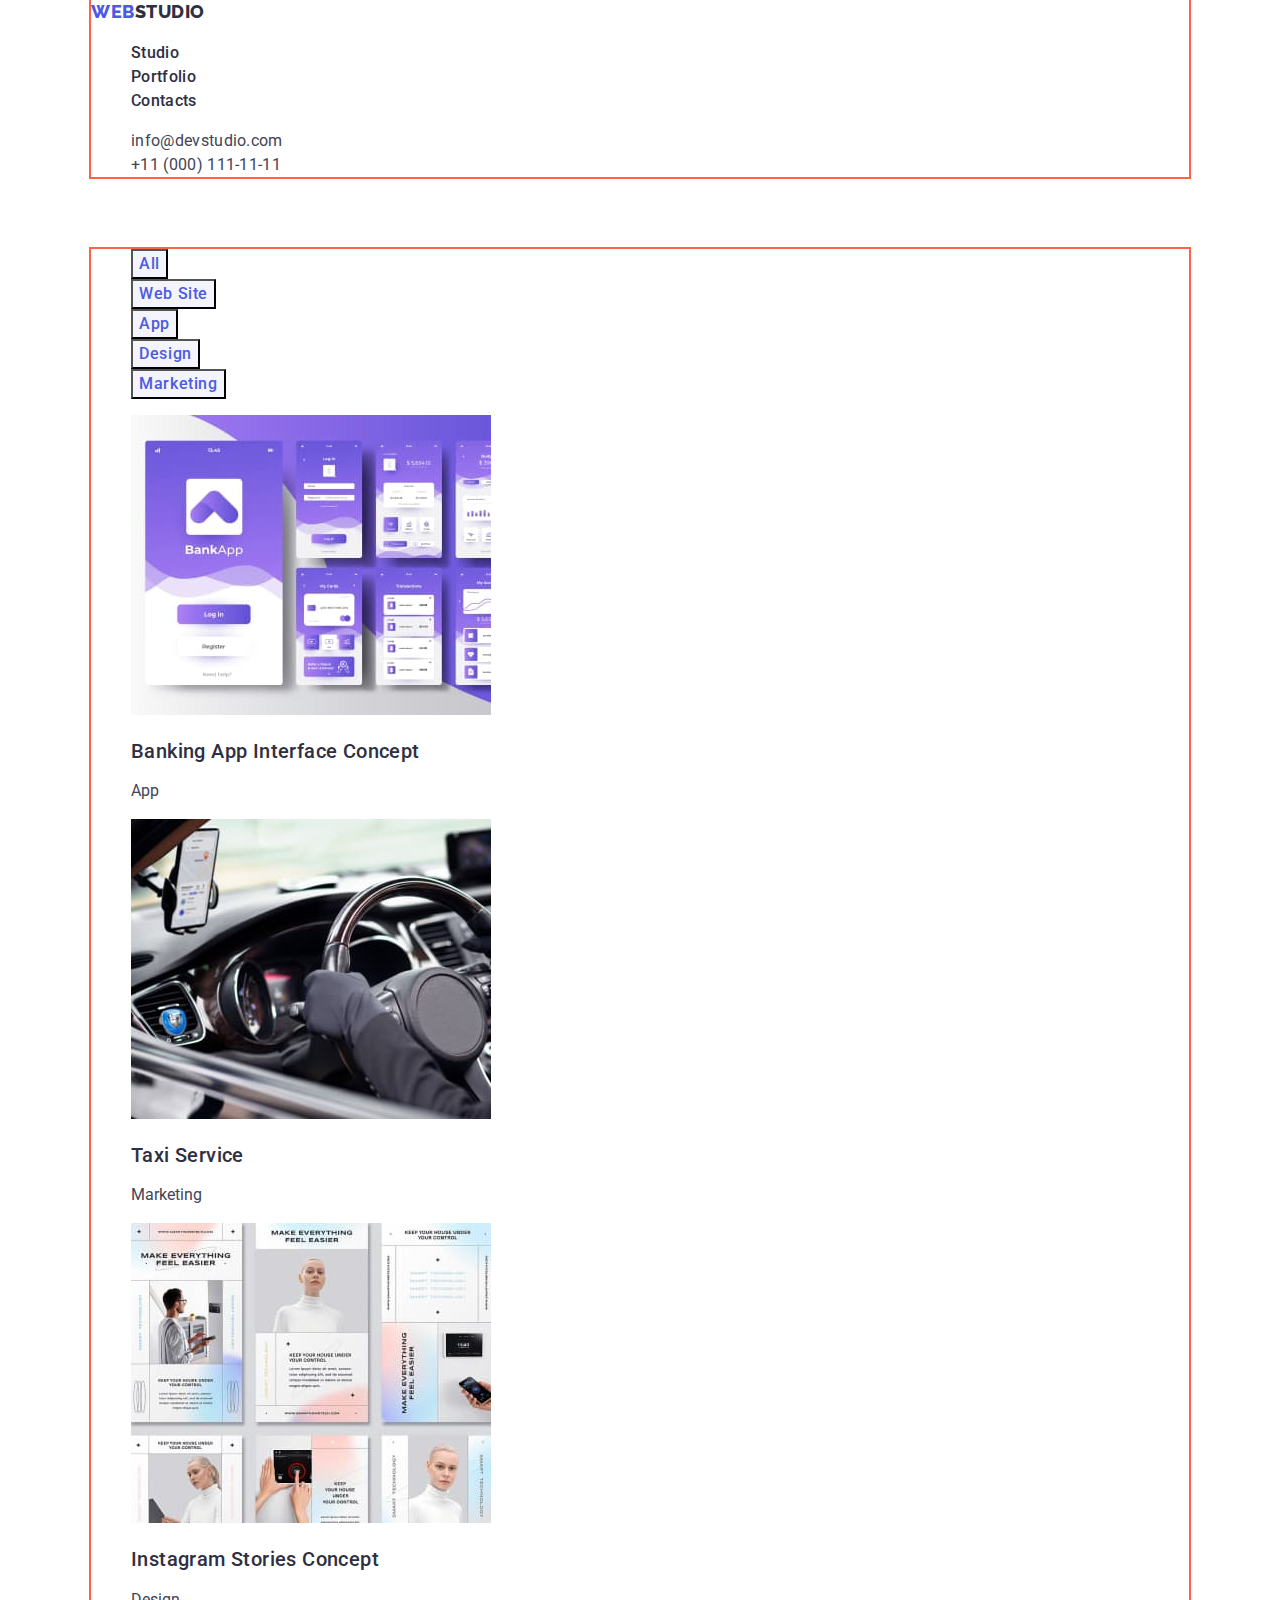
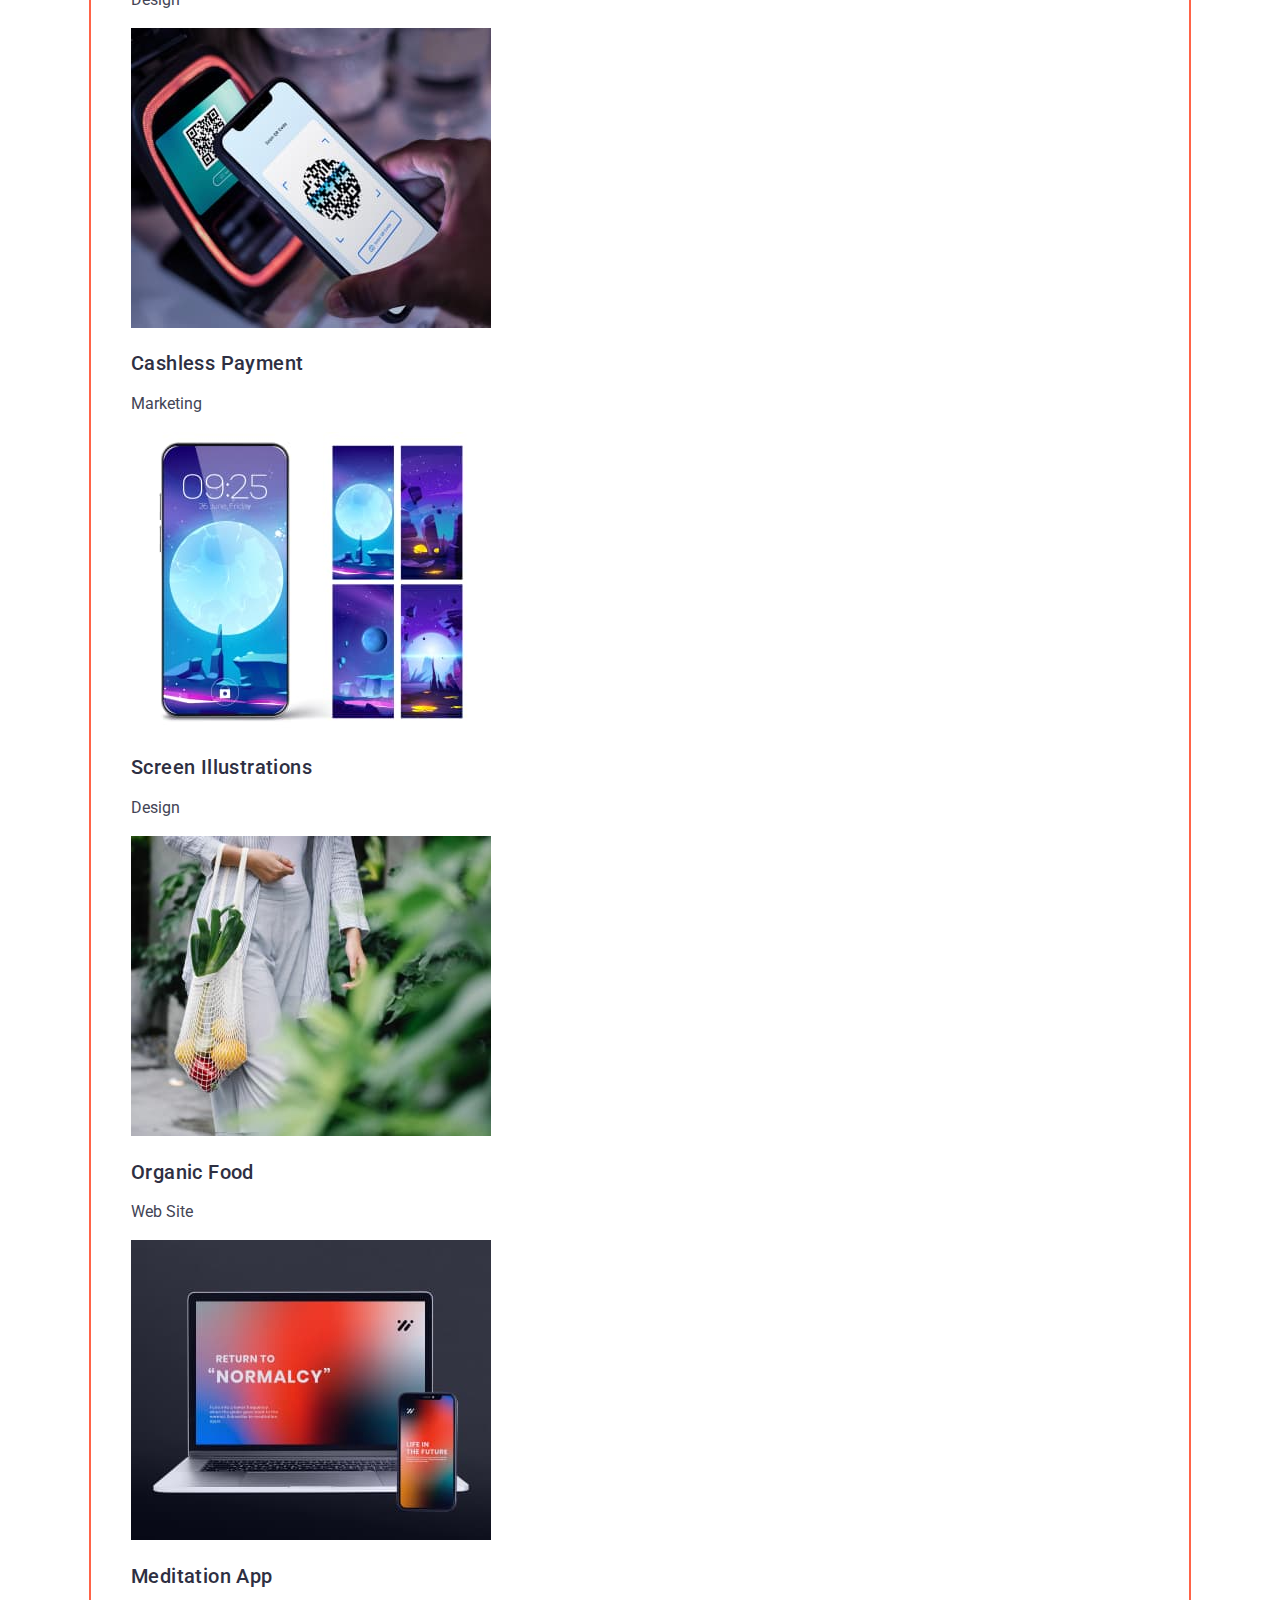
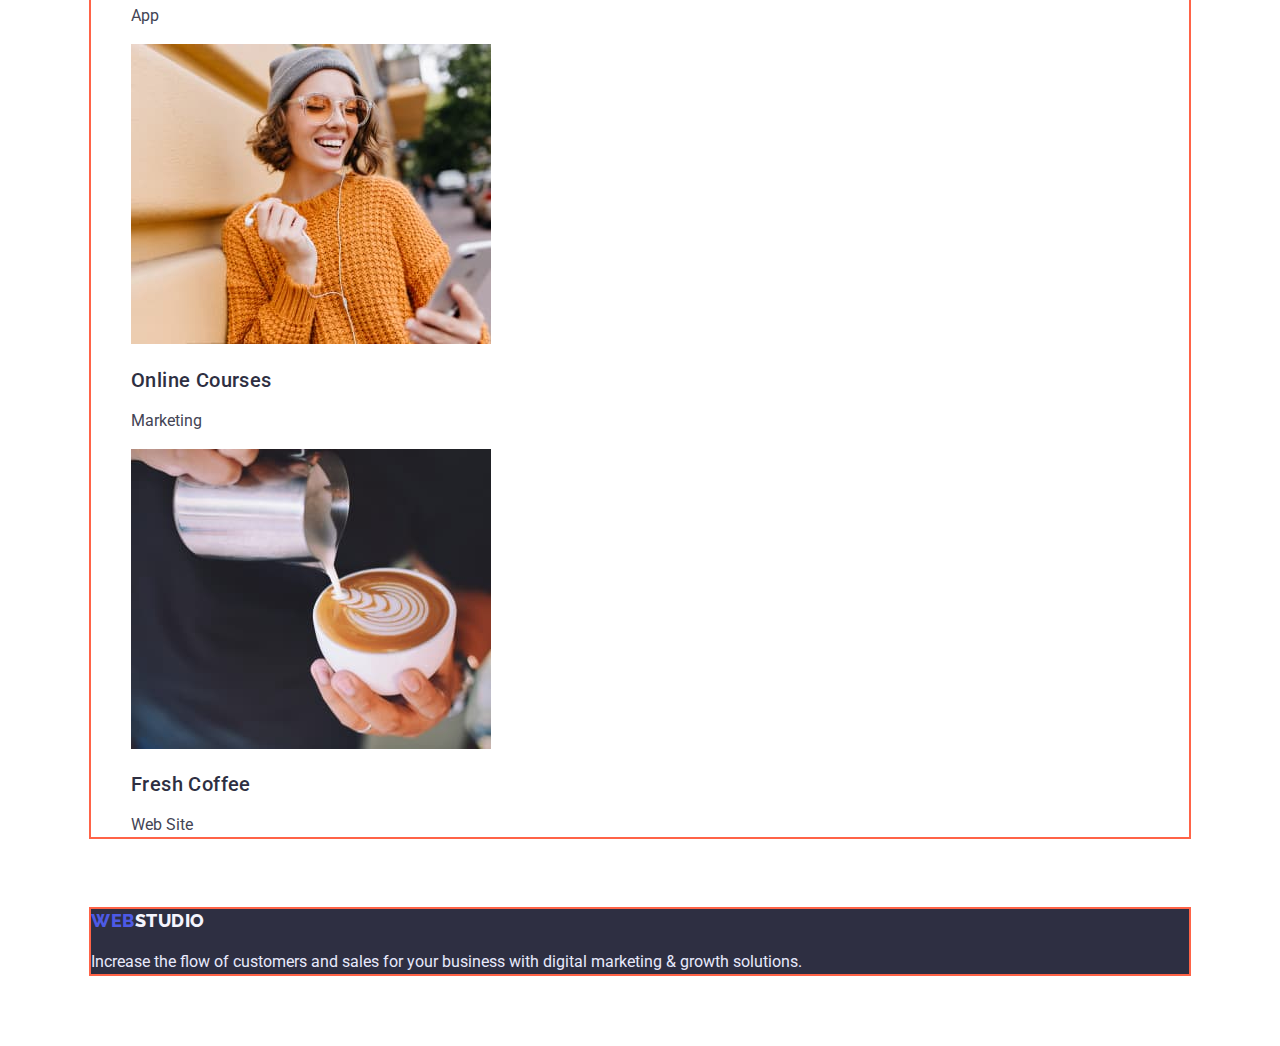
==== portfolio.html @ c8f243a2 "update portfolio.html" ====
<!DOCTYPE html>
<html lang="en">
  <head>
    <meta charset="UTF-8" />
    <meta http-equiv="X-UA-Compatible" content="IE=edge" />
    <meta name="viewport" content="width=device-width, initial-scale=1.0" />
    <title>Webstudio</title>
    <link rel="preconnect" href="https://fonts.googleapis.com" />
    <link rel="preconnect" href="https://fonts.gstatic.com" crossorigin />
    <link
      href="https://fonts.googleapis.com/css2?family=Raleway:wght@800&family=Roboto:wght@400;500;700;900&display=swap"
      rel="stylesheet"
    />
    <link rel="stylesheet" href="https://cdn.jsdelivr.net/npm/modern-normalize@1.1.0/modern-normalize.min.css">
    <link rel="stylesheet" href="./css/styles.css" />
  </head>
  <body>
    <div class="container">
    <header>
      <div class="box">

      <nav>
         <a href="./portfolio.html" class="logo link"
          ><span class="accent">Web</span
          >Studio</a>
        <ul class="site-nav list">
          <li><a href="./index.html" class="nav-link link">Studio</a></li>
          <li><a href="" class="nav-link link">Portfolio</a></li>
          <li><a href="" class="nav-link link">Contacts</a></li>
        </ul>
      </nav>
      <address class="address">
        <ul class="site-auth list">
          <li>
            <a href="mailto:info@devstudio.com" class="letter link"
              >info@devstudio.com</a
            >
          </li>
          <li><a href="tel:+110001111111" class="phone link">+11 (000) 111-11-11</a></li>
        </ul>
      </address>
    </div>
    </header>
    <main>
      <section>
       <div class="box">
        <h1 class="visually-hidden">Portfolio</h1>
        <ul class="list">
          <li><button type="button" class="button">All</button></li>
          <li><button type="button" class="button">Web Site</button></li>
          <li><button type="button" class="button">App</button></li>
          <li><button type="button" class="button">Design</button></li>
          <li><button type="button" class="button">Marketing</button></li>
        </ul>
        <ul class="section-site list">
          <li>
            <a href="./images/card1.jpg" class=" link">
              <img
                src="./images/card1.jpg"
                alt="banking interface"
                width="360"
              />
              <h2 class="components-item">Banking App Interface Concept</h2>
              <p class="component-text">App</p>
            </a>
          </li>
          <li>
            <a href="./images/card2.jpg" class=" link">
              <img src="./images/card2.jpg" alt="phone in hand" width="360" />
              <h2 class="components-item">Taxi Service</h2>
              <p class="component-text">Marketing</p>
            </a>
          </li>
          <li>
            <a href="./images/card3.jpg" class="link">
              <img
                src="./images/card3.jpg"
                alt="notebook and phone"
                width="360"
              />
              <h2 class="components-item">Instagram Stories Concept</h2>
              <p class="component-text">Design</p>
            </a>
          </li>
          <li>
            <a href="./images/card4.jpg" class="link">
              <img
                src="./images/card4.jpg"
                alt="car steering wheel"
                width="360"
              />
              <h2 class="components-item">Cashless Payment</h2>
              <p class="component-text">Marketing</p>
            </a>
          </li>
          <li>
            <a href="./images/card5.jpg" class="link">
              <img src="./images/card5.jpg" alt="phone screen" width="360" />
              <h2 class="components-item">Screen Illustrations</h2>
              <p class="component-text">Design</p>
            </a>
          </li>
          <li>
            <a href="./images/card6.jpg" class=" link">
              <img src="./images/card6.jpg" alt="the girl smiles" width="360" />
              <h2 class="components-item">Organic Food</h2>
              <p class="component-text">Web Site</p>
            </a>
          </li>
          <li>
            <a href="./images/card7.jpg" class="link">
              <img
                src="./images/card7.jpg"
                alt="Instagram page design"
                width="360"
              />
              <h2 class="components-item">Meditation App</h2>
              <p class="component-text">App</p>
            </a>
          </li>
          <li>
            <a href="./images/card8.jpg" class=" link">
              <img
                src="./images/card8.jpg"
                alt="a woman with a bag of
              vegetables"
                width="360"
              />
              <h2 class="components-item">Online Courses</h2>
              <p class="component-text">Marketing</p>
            </a>
          </li>
          <li>
            <a href="./images/card9.jpg" class=" link">
              <img src="./images/card9.jpg" alt="Cup of coffee" width="360" />
              <h2 class="components-item">Fresh Coffee</h2>
              <p class="component-text">Web Site</p>
            </a>
          </li>
        </ul>
      </div>
      </section>
    </main>
    <footer class="footer">
      <div class="box">
      <a href="./portfolio.html" class="logo link"
          ><span class="accent">Web</span
          ><span class="accent-footer">Studio</span></a>
      <p class="footer-text">
        Increase the flow of customers and sales for your business with digital
        marketing & growth solutions.
      </p>
    </div>
    </footer>
  </div>
  </body>
</html>
---- css/styles.css ----
:root {
    --background-white-color:#FFFFFF;
    --color-hover:#404BBF;
    --color-main-text:#434455;
    --color-accent:#4D5AE5;
    --color-second-text:#2E2F42;
    --color-second-white: #F4F4FD;
}

    

body {
    background-color:var(--background-white-color) ;
    color:var(--color-main-text);

    font-family:'Roboto',sans-serif;   
        font-size: 16px;
        line-height: 1.5;
        
    
}

.box {
    outline: 2px solid tomato;
    margin-bottom: 72px;
}
.container {
    width: 1128px;
    margin-left: auto;
    margin-right: auto;
    padding-left: 15px;
    padding-right: 15px;
}
/* Скидання маркеру списку */
.list {
    list-style:none ;
}
/* Скидання підкреслення посилань */
.link {
    text-decoration: none;
}

 /* скривання заголовку,щоб бачила читалка */

.visually-hidden {
        position: absolute;
        white-space: nowrap;
        width: 1px;
        height: 1px;
        overflow: hidden;
        border: 0;
        padding: 0;
        clip: rect(0 0 0 0);
        clip-path: inset(50%);
        margin: -1px;
    }
/* навігація */

.accent  {
    color:var(--color-accent);
   
}


.logo {
    color: var(--color-second-text);
    font-family: 'Raleway';
        font-weight: 800;
        font-size: 18px;
        line-height: 1.3;
        letter-spacing: 0.03em;
        text-transform: uppercase;
}
.site-nav .nav-link  {
    color: var(--color-second-text);
    font-weight: 500;
        font-size: 16px;
        line-height: 1.5;
        letter-spacing: 0.02em;
   
}
.site-nav .nav-link:hover,
.site-nav .nav-link:focus {
    color: var(--color-hover)
}

.address {
    font-style: normal;
    letter-spacing: 0.02em;

}
 .letter,
 .component-text {
    color: var(--color-main-text);   
}
.site-auth .letter:hover,
.site-auth .letter:focus {
    color: var(--color-hover)
}

.phone {
    color: var(--color-main-text);
}

.site-auth .phone:hover,
.site-auth .phone:focus {
    color: var(--color-hover);
}

/* hero */
.section-hero {
    background-color: var(--color-second-text);
}
.section-title {
    color: var(--background-white-color);

        font-size: 56px;
        line-height: 1.1;
        letter-spacing: 0.02em;
        text-align: center;
        
        
}
.button-primary {
    background-color: var(--color-accent);
    color: var(--background-white-color);
            cursor: pointer;
        font-family: inherit;
            font-weight: 500;
            font-size: 16px;
            line-height: 1.5;
            letter-spacing: 0.04em;
            text-align: center;
            border-color: var(--color-accent);

            border-radius: 4px;
            padding: 16px 32px;
            min-width: 169px;
            min-height: 56px;
}

.button-primary:hover,
.button-primary:focus {
    background-color: var(--color-hover);
    color:var(--background-white-color)
}
/* секції */
.section-second-title {
    color:var(--color-second-text) ;


        font-size: 36px;
        line-height: 1.1;
        letter-spacing: 0.02em;
        text-transform: capitalize;
        text-align: center;
}
.section-staff-name,
.components-item {
    color:var(--color-second-text) ;
    
        
        font-weight: 500;
        font-size: 20px;
        line-height: 1.2;
        letter-spacing: 0.02em;

}

.section-staff-block
 {
    background-color:var(--color-second-white);
}
.section-staff {
    background-color: var(--background-white-color);
}

.section-desc {
    letter-spacing: 0.02em;
}
/* список кнопок */
.button {
    background-color: var(--color-second-white);
    color: var(--color-accent);
    cursor: pointer;
    font-family: 'Roboto';
        
        font-weight: 500;
        font-size: 16px;
        line-height: 1.5;
        
        text-align: center;
        letter-spacing: 0.04em;
}
.button:hover,
.button:focus {
    background-color:var(--color-hover);
    color:var(--background-white-color)
}

/* футер */

.footer {
    background-color: var(--color-second-text);
}

.accent-footer {
    color:var(--color-second-white) ;
}
.footer-text {
    color: #E7E9FC;
}
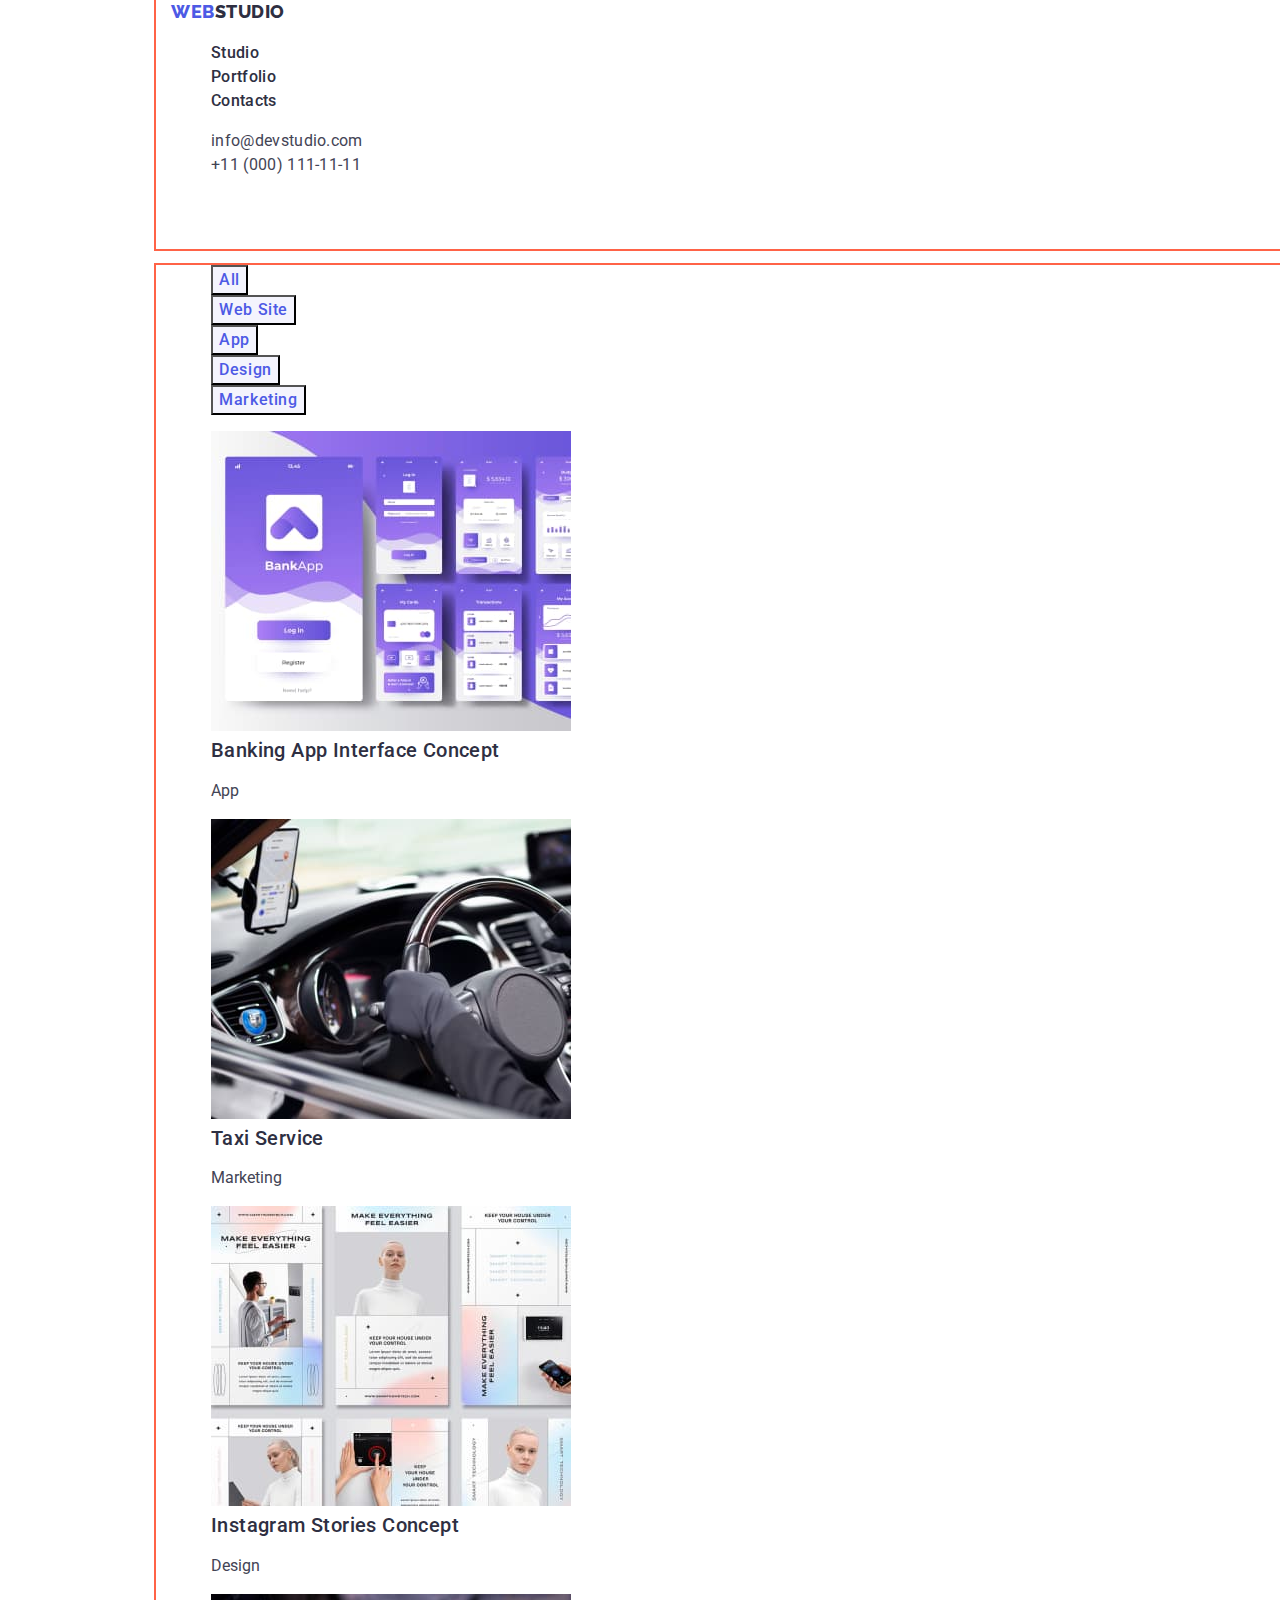
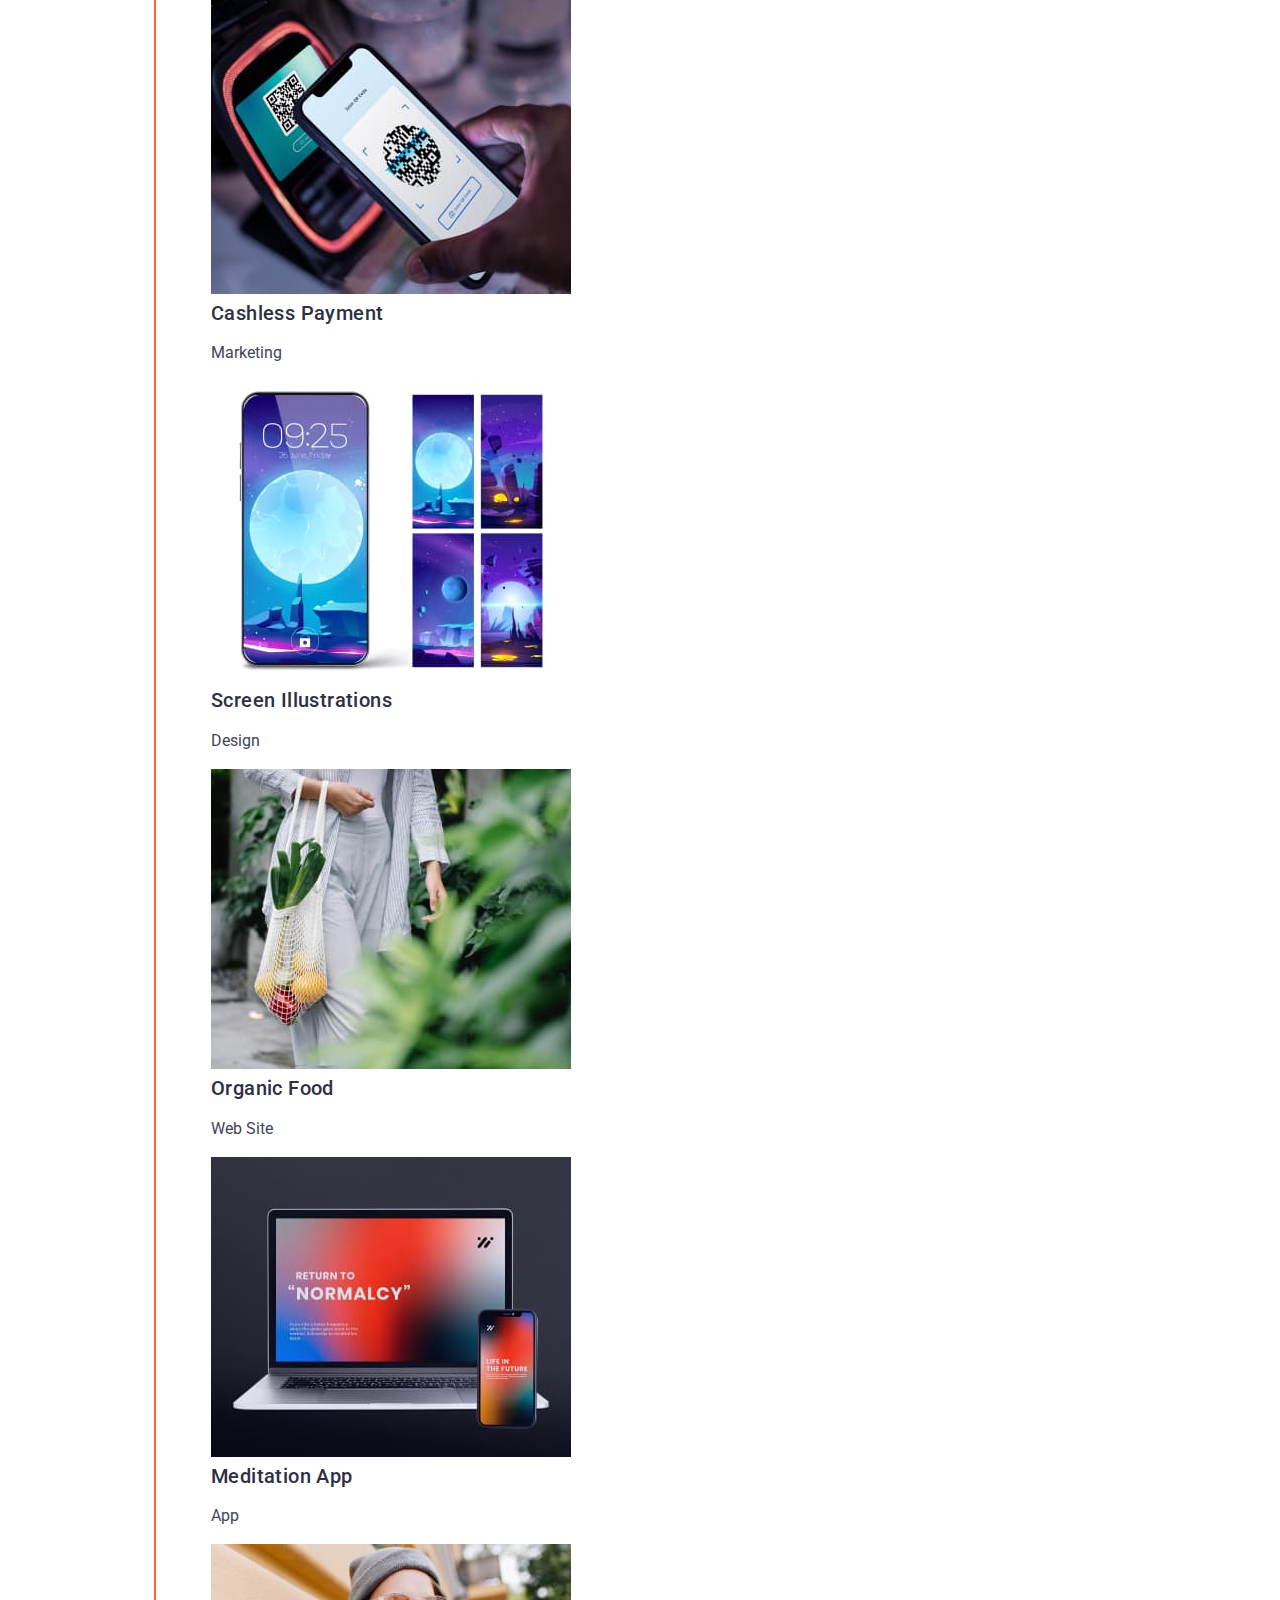
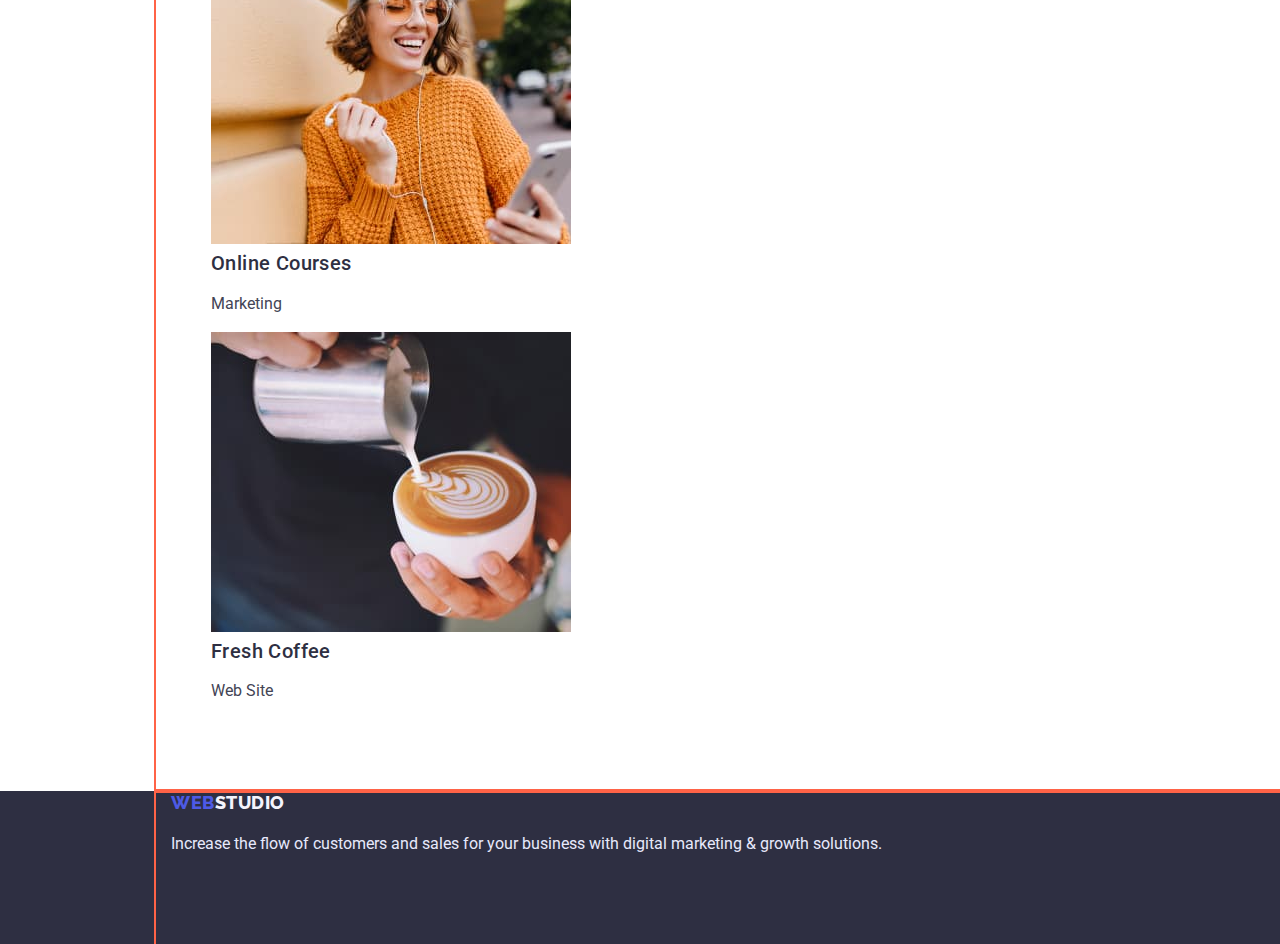
==== commit 0c42f3cc: "update portfolio.html" ====
--- a/portfolio.html
+++ b/portfolio.html
@@ -15,9 +15,9 @@
     <link rel="stylesheet" href="./css/styles.css" />
   </head>
   <body>
-    <div class="container">
-    <header>
-      <div class="box">
+    <div class="box">
+    <header class="header">
+      <div class="container">
 
       <nav>
          <a href="./portfolio.html" class="logo link"
@@ -29,6 +29,7 @@
           <li><a href="" class="nav-link link">Contacts</a></li>
         </ul>
       </nav>
+
       <address class="address">
         <ul class="site-auth list">
           <li>
@@ -43,7 +44,7 @@
     </header>
     <main>
       <section>
-       <div class="box">
+       <div class="container">
         <h1 class="visually-hidden">Portfolio</h1>
         <ul class="list">
           <li><button type="button" class="button">All</button></li>
@@ -142,7 +143,7 @@
       </section>
     </main>
     <footer class="footer">
-      <div class="box">
+      <div class="container">
       <a href="./portfolio.html" class="logo link"
           ><span class="accent">Web</span
           ><span class="accent-footer">Studio</span></a>
--- a/css/styles.css
+++ b/css/styles.css
@@ -21,16 +21,23 @@
 }
 
 .box {
+    width: 1440px;
+    margin: 0;
+    padding: 0;
+}
+
+.container {
     outline: 2px solid tomato;
-    margin-bottom: 72px;
-}
-.container {
     width: 1128px;
     margin-left: auto;
     margin-right: auto;
     padding-left: 15px;
     padding-right: 15px;
-}
+    margin-bottom: 0;
+    padding-bottom: 72px;
+    
+}
+    
 /* Скидання маркеру списку */
 .list {
     list-style:none ;
@@ -106,10 +113,20 @@
 .site-auth .phone:focus {
     color: var(--color-hover);
 }
+.site-auth {
+    margin-bottom: 0;
+    margin-top: 0;
+}
 
 /* hero */
 .section-hero {
     background-color: var(--color-second-text);
+    margin: 0;
+    
+   
+    
+    
+    
 }
 .section-title {
     color: var(--background-white-color);
@@ -119,8 +136,14 @@
         letter-spacing: 0.02em;
         text-align: center;
         
-        
-}
+
+        margin-bottom: 48px;
+        margin-top: 0;
+        
+        
+}
+
+
 .button-primary {
     background-color: var(--color-accent);
     color: var(--background-white-color);
@@ -130,13 +153,15 @@
             font-size: 16px;
             line-height: 1.5;
             letter-spacing: 0.04em;
+            border-color: var(--color-accent);
+           
             text-align: center;
-            border-color: var(--color-accent);
 
             border-radius: 4px;
             padding: 16px 32px;
             min-width: 169px;
             min-height: 56px;
+           
 }
 
 .button-primary:hover,
@@ -154,7 +179,17 @@
         letter-spacing: 0.02em;
         text-transform: capitalize;
         text-align: center;
-}
+        margin: 0;
+        padding-bottom: 72px;
+}
+
+.component-title{
+    margin: 0;
+}
+.items {
+    margin: 0;
+}
+
 .section-staff-name,
 .components-item {
     color:var(--color-second-text) ;
@@ -164,7 +199,11 @@
         font-size: 20px;
         line-height: 1.2;
         letter-spacing: 0.02em;
-
+        margin-top: 0;
+
+}
+.section-list-staff {
+    margin:  0;
 }
 
 .section-staff-block
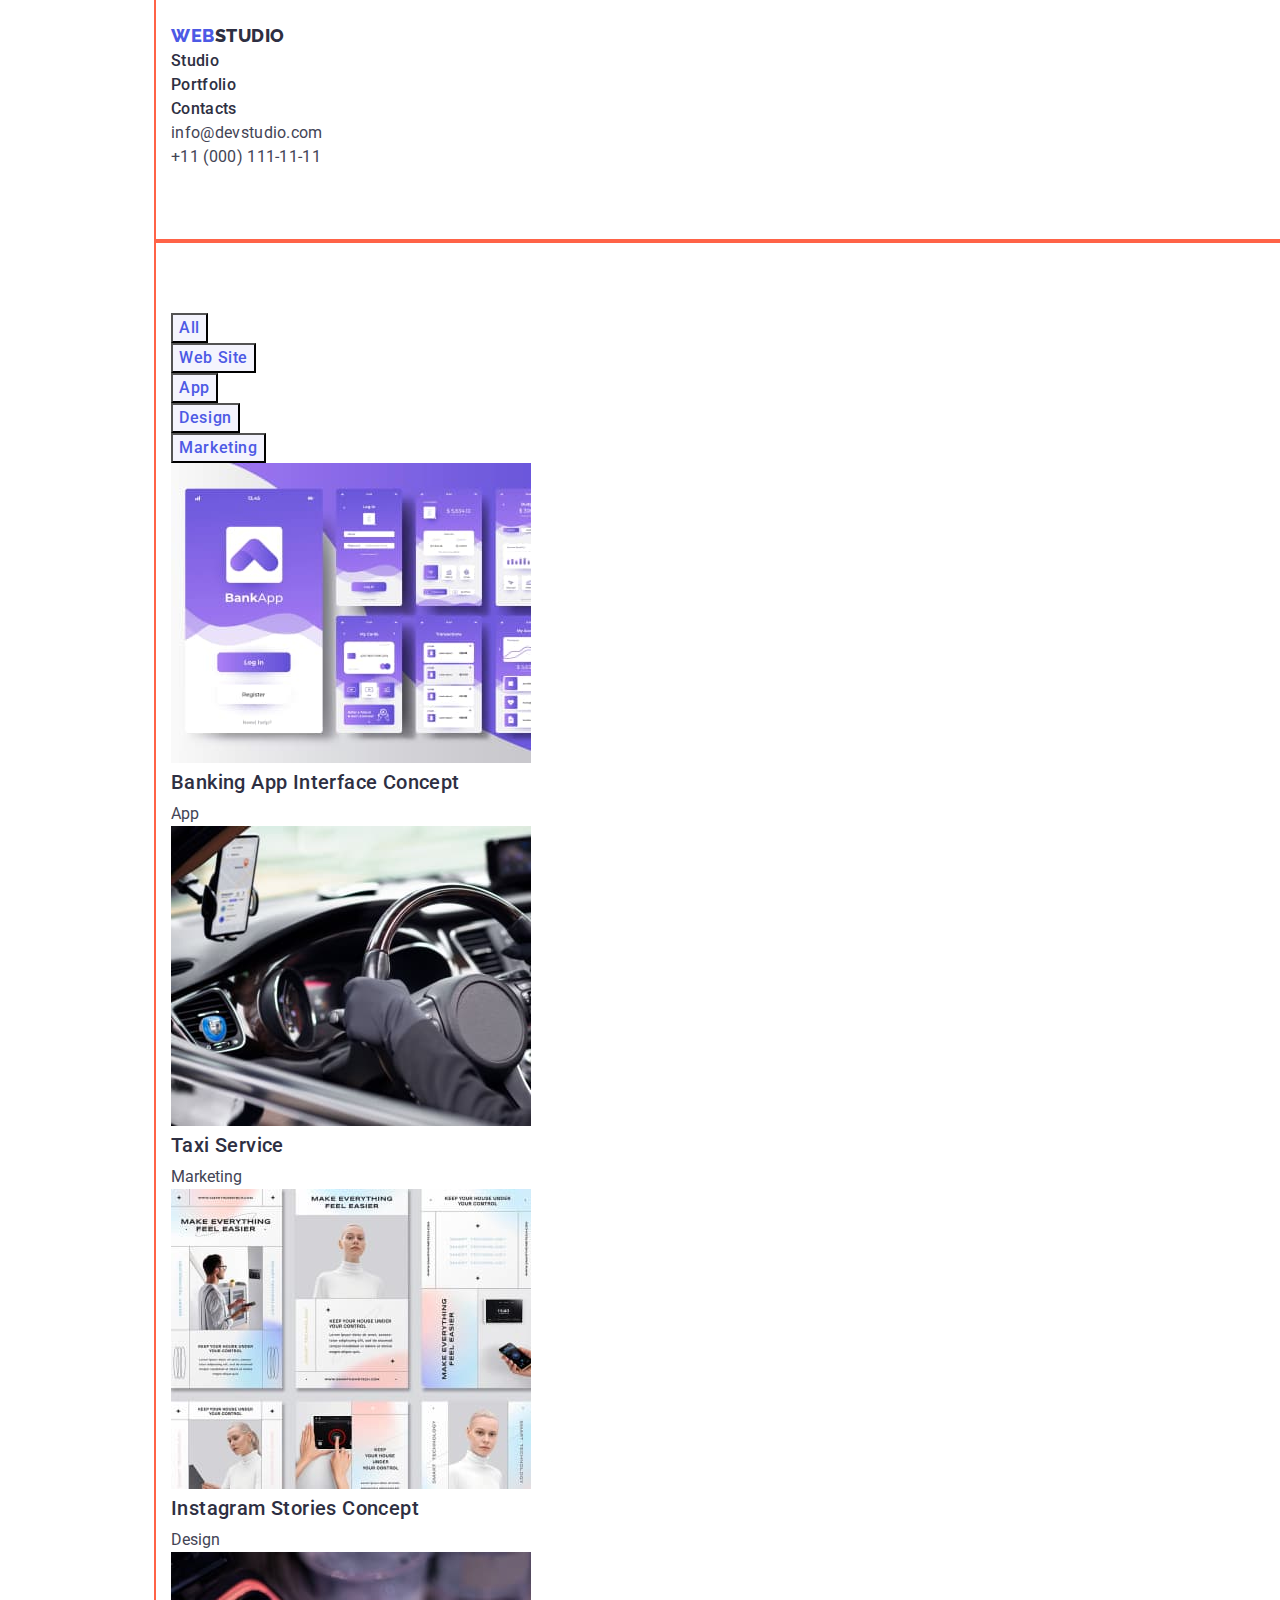
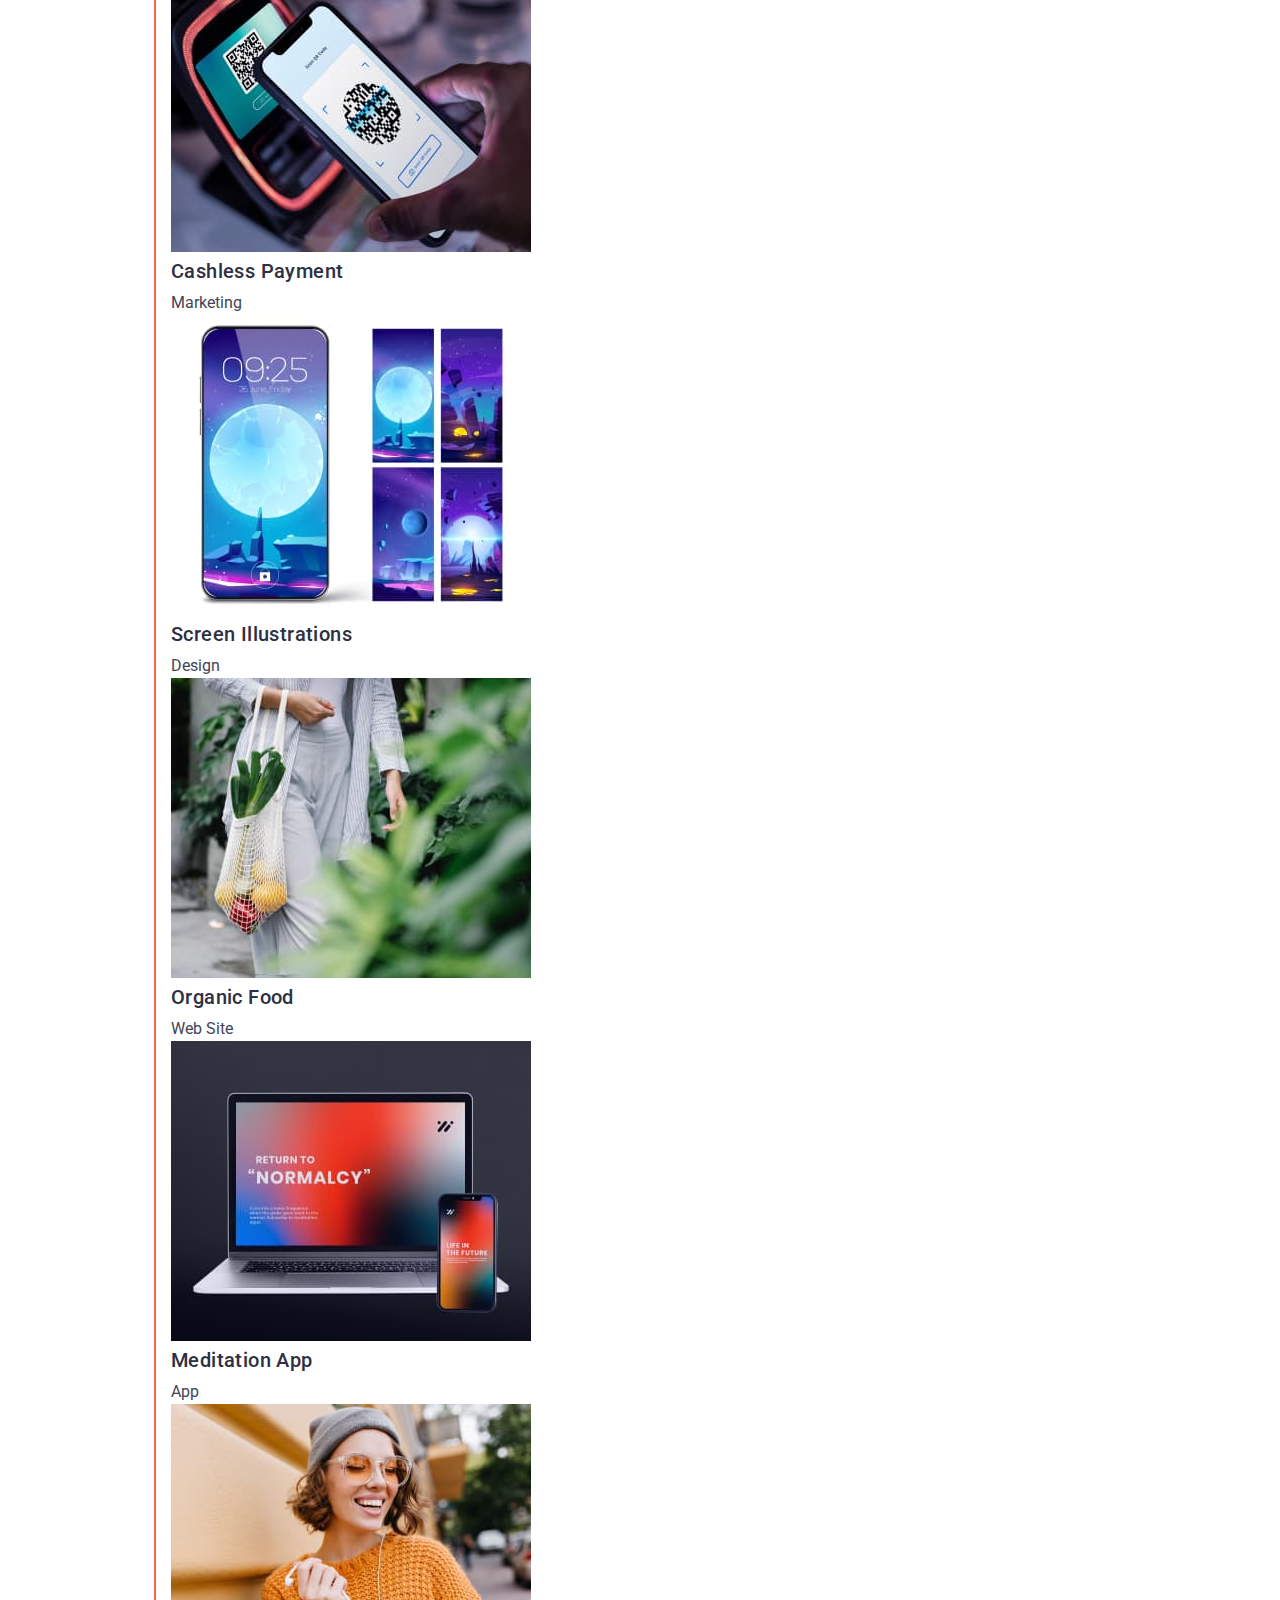
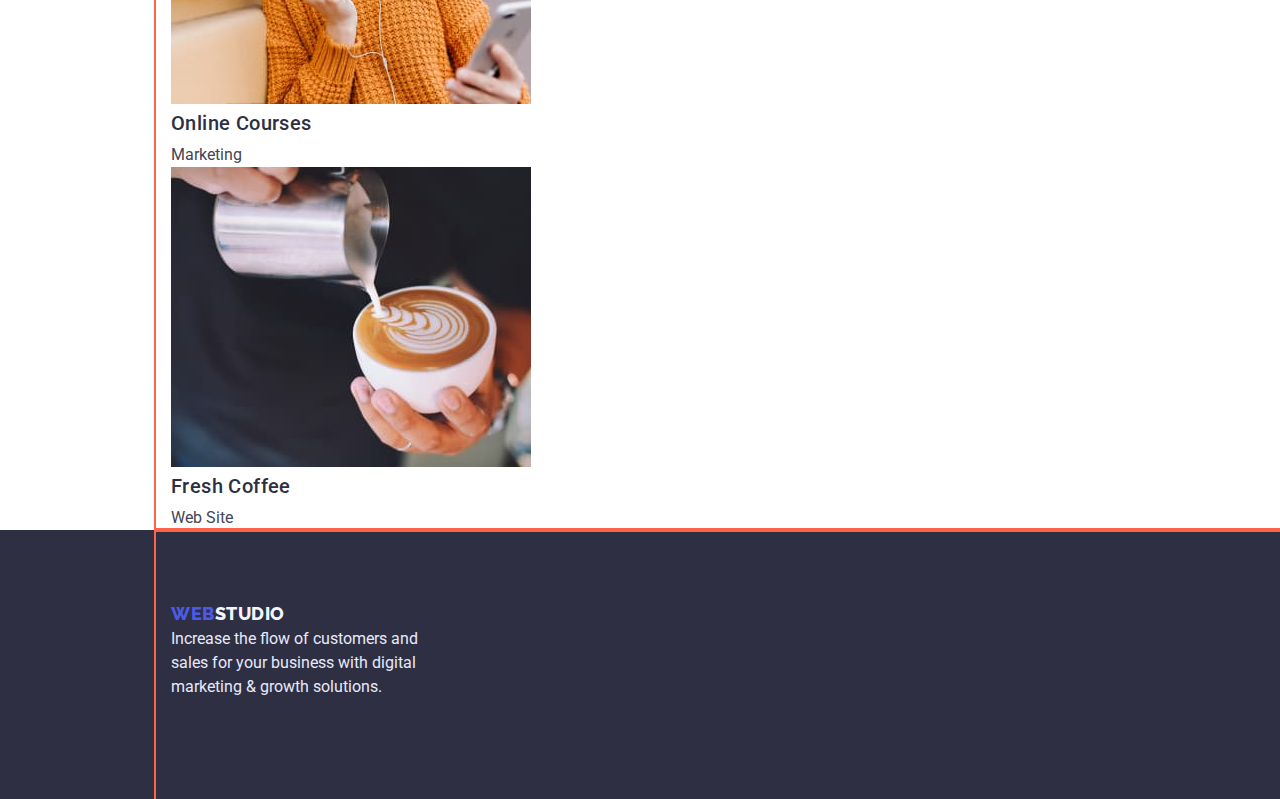
==== commit 9757bb70: "update portfolio.html" ====
--- a/portfolio.html
+++ b/portfolio.html
@@ -16,32 +16,30 @@
   </head>
   <body>
     <div class="box">
-    <header class="header">
-      <div class="container">
-
-      <nav>
-         <a href="./portfolio.html" class="logo link"
-          ><span class="accent">Web</span
-          >Studio</a>
-        <ul class="site-nav list">
-          <li><a href="./index.html" class="nav-link link">Studio</a></li>
-          <li><a href="" class="nav-link link">Portfolio</a></li>
-          <li><a href="" class="nav-link link">Contacts</a></li>
-        </ul>
-      </nav>
-
-      <address class="address">
-        <ul class="site-auth list">
-          <li>
-            <a href="mailto:info@devstudio.com" class="letter link"
-              >info@devstudio.com</a
-            >
-          </li>
-          <li><a href="tel:+110001111111" class="phone link">+11 (000) 111-11-11</a></li>
-        </ul>
-      </address>
-    </div>
-    </header>
+      <header class="header">
+        <div class="container">
+        <nav class="nav-header">
+          <a href="./index.html" class="logo link"
+            ><span class="accent">Web</span
+            >Studio</a>
+          <ul class="site-nav list">
+            <li><a href="./index.html" class="nav-link link">Studio</a></li>
+            <li><a href="" class="nav-link link">Portfolio</a></li>
+            <li><a href="" class="nav-link link">Contacts</a></li>
+          </ul>
+        </nav>
+        <address class="address">
+          <ul class="site-auth list">
+            <li>
+              <a href="mailto:info@devstudio.com" class="letter link"
+                >info@devstudio.com</a
+              >
+            </li>
+            <li><a href="tel:+110001111111" class="phone link">+11 (000) 111-11-11</a></li>
+          </ul>
+        </address>
+      </div>
+      </header>
     <main>
       <section>
        <div class="container">
@@ -144,7 +142,8 @@
     </main>
     <footer class="footer">
       <div class="container">
-      <a href="./portfolio.html" class="logo link"
+
+      <a href="./index.html" class="logo link"
           ><span class="accent">Web</span
           ><span class="accent-footer">Studio</span></a>
       <p class="footer-text">
--- a/css/styles.css
+++ b/css/styles.css
@@ -22,8 +22,9 @@
 
 .box {
     width: 1440px;
-    margin: 0;
-    padding: 0;
+    margin-right: auto;
+    margin-left: auto;
+    padding: 0; 
 }
 
 .container {
@@ -34,7 +35,7 @@
     padding-left: 15px;
     padding-right: 15px;
     margin-bottom: 0;
-    padding-bottom: 72px;
+    padding-top: 72px;
     
 }
     
@@ -67,6 +68,14 @@
     color:var(--color-accent);
    
 }
+.header .container {
+   margin-top: 0;
+   margin-bottom: 0;
+   padding-top: 0;
+   padding-bottom: 0;
+    
+}
+
 
 
 .logo {
@@ -77,23 +86,33 @@
         line-height: 1.3;
         letter-spacing: 0.03em;
         text-transform: uppercase;
-}
+        
+}
+.nav-header {
+   padding-top: 24px;
+}
+
 .site-nav .nav-link  {
     color: var(--color-second-text);
     font-weight: 500;
         font-size: 16px;
         line-height: 1.5;
         letter-spacing: 0.02em;
+        
    
 }
 .site-nav .nav-link:hover,
 .site-nav .nav-link:focus {
     color: var(--color-hover)
 }
-
+ .site-nav {
+    margin: 0;
+
+ }
 .address {
     font-style: normal;
     letter-spacing: 0.02em;
+    padding-bottom: 72px;
 
 }
  .letter,
@@ -122,12 +141,9 @@
 .section-hero {
     background-color: var(--color-second-text);
     margin: 0;
-    
-   
-    
-    
-    
-}
+}
+    
+
 .section-title {
     color: var(--background-white-color);
 
@@ -138,7 +154,7 @@
         
 
         margin-bottom: 48px;
-        margin-top: 0;
+        margin-top: 188px;
         
         
 }
@@ -156,12 +172,14 @@
             border-color: var(--color-accent);
            
             text-align: center;
-
+            display: inline-block;
+            
             border-radius: 4px;
             padding: 16px 32px;
             min-width: 169px;
             min-height: 56px;
-           
+         
+           margin-bottom: 188px;
 }
 
 .button-primary:hover,
@@ -179,8 +197,21 @@
         letter-spacing: 0.02em;
         text-transform: capitalize;
         text-align: center;
-        margin: 0;
-        padding-bottom: 72px;
+         padding-bottom: 72px;
+         
+}
+
+.section-second-title-team {
+    padding-top: 120px;
+    color:var(--color-second-text) ;
+
+
+        font-size: 36px;
+        line-height: 1.1;
+        letter-spacing: 0.02em;
+        text-transform: capitalize;
+        text-align: center;
+
 }
 
 .component-title{
@@ -200,10 +231,8 @@
         line-height: 1.2;
         letter-spacing: 0.02em;
         margin-top: 0;
-
-}
-.section-list-staff {
-    margin:  0;
+        padding-bottom: 8px;
+
 }
 
 .section-staff-block
@@ -216,7 +245,19 @@
 
 .section-desc {
     letter-spacing: 0.02em;
-}
+    margin: 0;
+}
+
+
+h1,h2,h3,p {
+    margin: 0;
+}
+
+ul {
+    margin: 0;
+    padding-left: 0;
+}
+
 /* список кнопок */
 .button {
     background-color: var(--color-second-white);
@@ -243,9 +284,22 @@
     background-color: var(--color-second-text);
 }
 
+.footer .container {
+padding-bottom: 100px;
+}
+.container .logo{
+    margin-bottom: 16px;
+}
+
+
+
+
 .accent-footer {
     color:var(--color-second-white) ;
 }
 .footer-text {
     color: #E7E9FC;
+    display: block;
+    width: 264px;
+
 }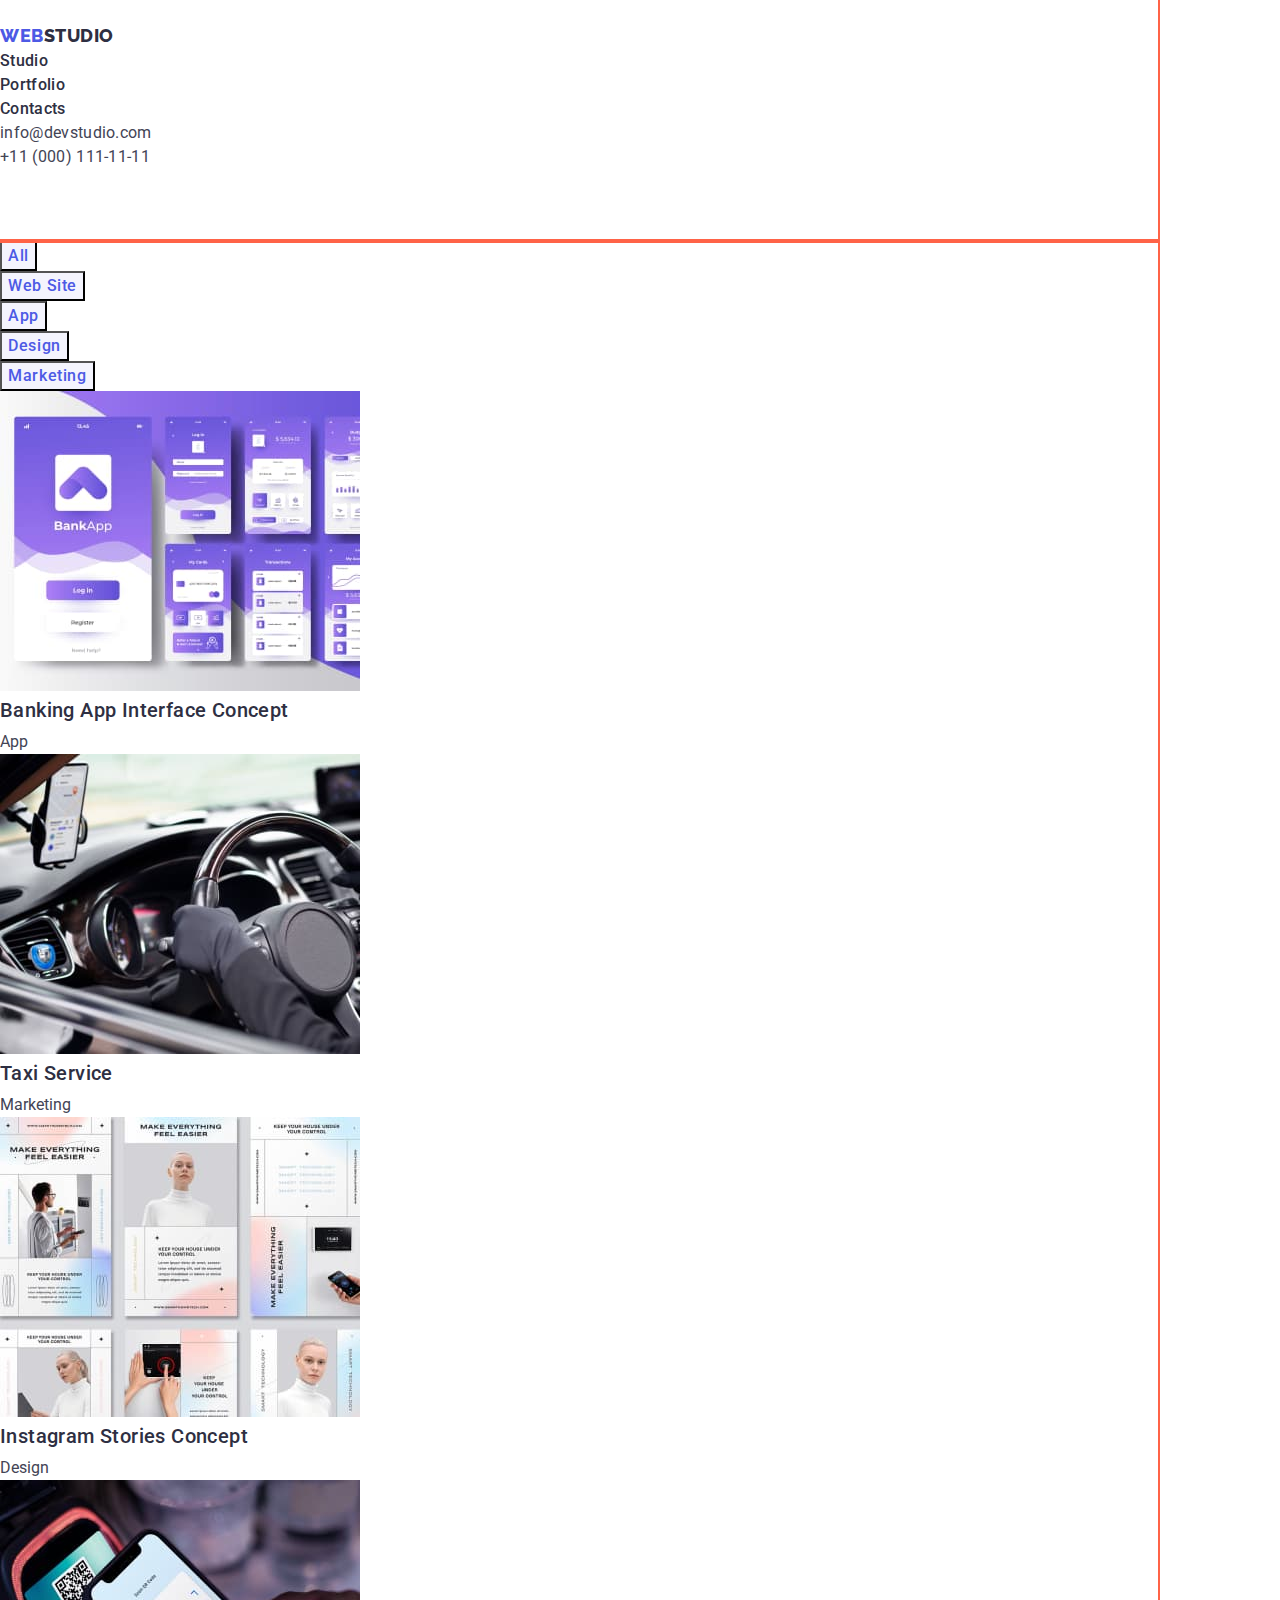
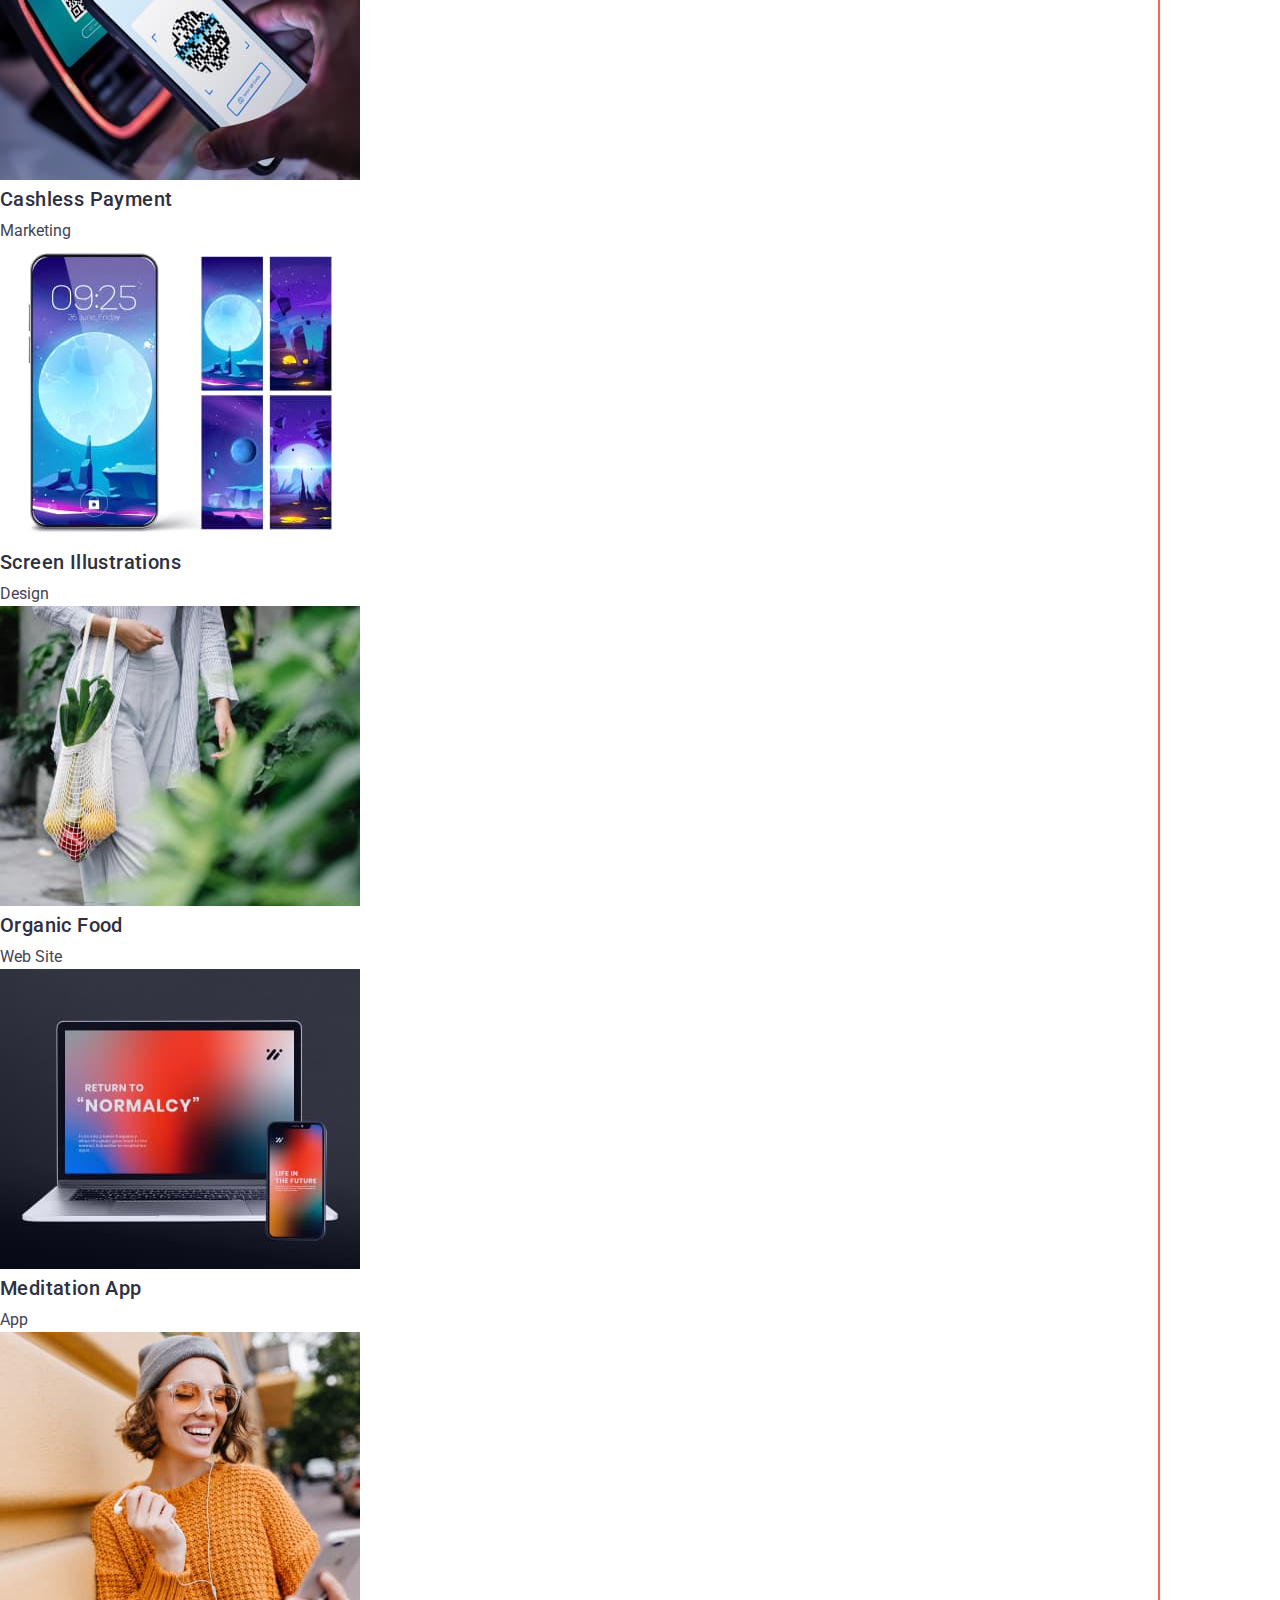
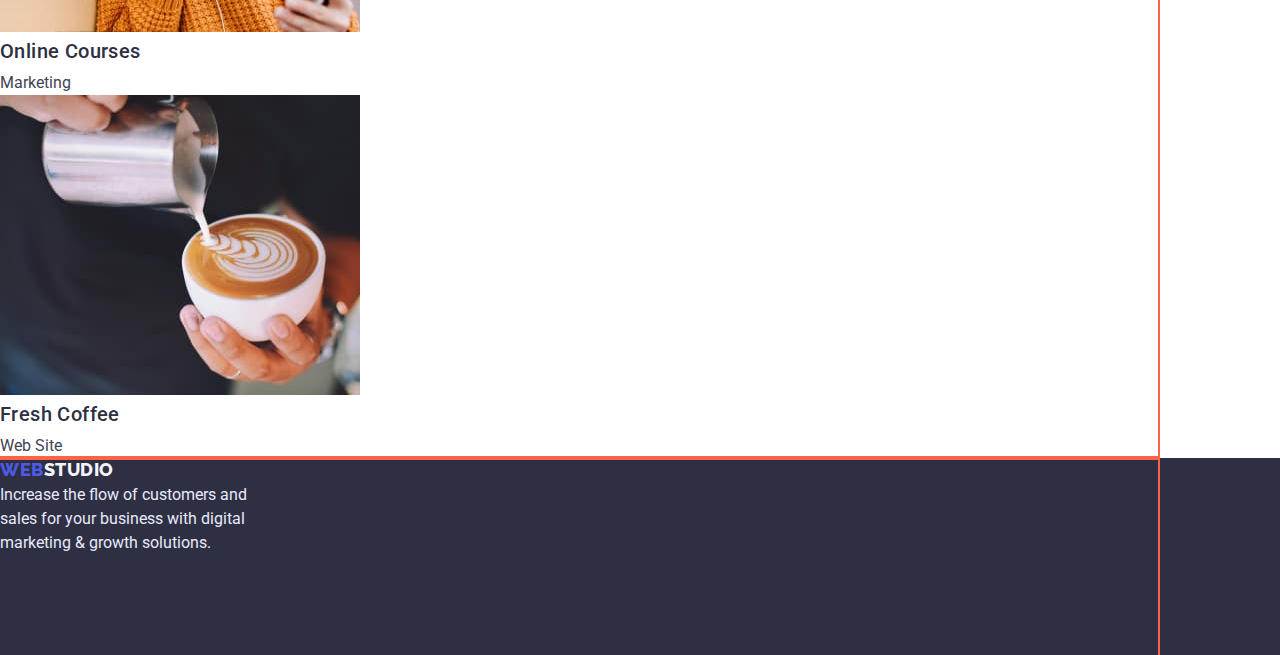
==== commit 83ea0d54: "update portfolio.html" ====
--- a/portfolio.html
+++ b/portfolio.html
@@ -11,17 +11,19 @@
       href="https://fonts.googleapis.com/css2?family=Raleway:wght@800&family=Roboto:wght@400;500;700;900&display=swap"
       rel="stylesheet"
     />
-    <link rel="stylesheet" href="https://cdn.jsdelivr.net/npm/modern-normalize@1.1.0/modern-normalize.min.css">
+    <link
+      rel="stylesheet"
+      href="https://cdn.jsdelivr.net/npm/modern-normalize@1.1.0/modern-normalize.min.css"
+    />
     <link rel="stylesheet" href="./css/styles.css" />
   </head>
   <body>
-    <div class="box">
-      <header class="header">
-        <div class="container">
+    <header class="header">
+      <div class="container">
         <nav class="nav-header">
           <a href="./index.html" class="logo link"
-            ><span class="accent">Web</span
-            >Studio</a>
+            ><span class="accent">Web</span>Studio</a
+          >
           <ul class="site-nav list">
             <li><a href="./index.html" class="nav-link link">Studio</a></li>
             <li><a href="" class="nav-link link">Portfolio</a></li>
@@ -35,123 +37,130 @@
                 >info@devstudio.com</a
               >
             </li>
-            <li><a href="tel:+110001111111" class="phone link">+11 (000) 111-11-11</a></li>
+            <li>
+              <a href="tel:+110001111111" class="phone link"
+                >+11 (000) 111-11-11</a
+              >
+            </li>
           </ul>
         </address>
       </div>
-      </header>
+    </header>
     <main>
       <section>
-       <div class="container">
-        <h1 class="visually-hidden">Portfolio</h1>
-        <ul class="list">
-          <li><button type="button" class="button">All</button></li>
-          <li><button type="button" class="button">Web Site</button></li>
-          <li><button type="button" class="button">App</button></li>
-          <li><button type="button" class="button">Design</button></li>
-          <li><button type="button" class="button">Marketing</button></li>
-        </ul>
-        <ul class="section-site list">
-          <li>
-            <a href="./images/card1.jpg" class=" link">
-              <img
-                src="./images/card1.jpg"
-                alt="banking interface"
-                width="360"
-              />
-              <h2 class="components-item">Banking App Interface Concept</h2>
-              <p class="component-text">App</p>
-            </a>
-          </li>
-          <li>
-            <a href="./images/card2.jpg" class=" link">
-              <img src="./images/card2.jpg" alt="phone in hand" width="360" />
-              <h2 class="components-item">Taxi Service</h2>
-              <p class="component-text">Marketing</p>
-            </a>
-          </li>
-          <li>
-            <a href="./images/card3.jpg" class="link">
-              <img
-                src="./images/card3.jpg"
-                alt="notebook and phone"
-                width="360"
-              />
-              <h2 class="components-item">Instagram Stories Concept</h2>
-              <p class="component-text">Design</p>
-            </a>
-          </li>
-          <li>
-            <a href="./images/card4.jpg" class="link">
-              <img
-                src="./images/card4.jpg"
-                alt="car steering wheel"
-                width="360"
-              />
-              <h2 class="components-item">Cashless Payment</h2>
-              <p class="component-text">Marketing</p>
-            </a>
-          </li>
-          <li>
-            <a href="./images/card5.jpg" class="link">
-              <img src="./images/card5.jpg" alt="phone screen" width="360" />
-              <h2 class="components-item">Screen Illustrations</h2>
-              <p class="component-text">Design</p>
-            </a>
-          </li>
-          <li>
-            <a href="./images/card6.jpg" class=" link">
-              <img src="./images/card6.jpg" alt="the girl smiles" width="360" />
-              <h2 class="components-item">Organic Food</h2>
-              <p class="component-text">Web Site</p>
-            </a>
-          </li>
-          <li>
-            <a href="./images/card7.jpg" class="link">
-              <img
-                src="./images/card7.jpg"
-                alt="Instagram page design"
-                width="360"
-              />
-              <h2 class="components-item">Meditation App</h2>
-              <p class="component-text">App</p>
-            </a>
-          </li>
-          <li>
-            <a href="./images/card8.jpg" class=" link">
-              <img
-                src="./images/card8.jpg"
-                alt="a woman with a bag of
+        <div class="container">
+          <h1 class="visually-hidden">Portfolio</h1>
+          <ul class="button-list list">
+            <li><button type="button" class="button">All</button></li>
+            <li><button type="button" class="button">Web Site</button></li>
+            <li><button type="button" class="button">App</button></li>
+            <li><button type="button" class="button">Design</button></li>
+            <li><button type="button" class="button">Marketing</button></li>
+          </ul>
+          <ul class="section-site list">
+            <li>
+              <a href="./images/card1.jpg" class="link">
+                <img
+                  src="./images/card1.jpg"
+                  alt="banking interface"
+                  width="360"
+                />
+                <h2 class="components-item">Banking App Interface Concept</h2>
+                <p class="component-text">App</p>
+              </a>
+            </li>
+            <li>
+              <a href="./images/card2.jpg" class="link">
+                <img src="./images/card2.jpg" alt="phone in hand" width="360" />
+                <h2 class="components-item">Taxi Service</h2>
+                <p class="component-text">Marketing</p>
+              </a>
+            </li>
+            <li>
+              <a href="./images/card3.jpg" class="link">
+                <img
+                  src="./images/card3.jpg"
+                  alt="notebook and phone"
+                  width="360"
+                />
+                <h2 class="components-item">Instagram Stories Concept</h2>
+                <p class="component-text">Design</p>
+              </a>
+            </li>
+            <li>
+              <a href="./images/card4.jpg" class="link">
+                <img
+                  src="./images/card4.jpg"
+                  alt="car steering wheel"
+                  width="360"
+                />
+                <h2 class="components-item">Cashless Payment</h2>
+                <p class="component-text">Marketing</p>
+              </a>
+            </li>
+            <li>
+              <a href="./images/card5.jpg" class="link">
+                <img src="./images/card5.jpg" alt="phone screen" width="360" />
+                <h2 class="components-item">Screen Illustrations</h2>
+                <p class="component-text">Design</p>
+              </a>
+            </li>
+            <li>
+              <a href="./images/card6.jpg" class="link">
+                <img
+                  src="./images/card6.jpg"
+                  alt="the girl smiles"
+                  width="360"
+                />
+                <h2 class="components-item">Organic Food</h2>
+                <p class="component-text">Web Site</p>
+              </a>
+            </li>
+            <li>
+              <a href="./images/card7.jpg" class="link">
+                <img
+                  src="./images/card7.jpg"
+                  alt="Instagram page design"
+                  width="360"
+                />
+                <h2 class="components-item">Meditation App</h2>
+                <p class="component-text">App</p>
+              </a>
+            </li>
+            <li>
+              <a href="./images/card8.jpg" class="link">
+                <img
+                  src="./images/card8.jpg"
+                  alt="a woman with a bag of
               vegetables"
-                width="360"
-              />
-              <h2 class="components-item">Online Courses</h2>
-              <p class="component-text">Marketing</p>
-            </a>
-          </li>
-          <li>
-            <a href="./images/card9.jpg" class=" link">
-              <img src="./images/card9.jpg" alt="Cup of coffee" width="360" />
-              <h2 class="components-item">Fresh Coffee</h2>
-              <p class="component-text">Web Site</p>
-            </a>
-          </li>
-        </ul>
-      </div>
+                  width="360"
+                />
+                <h2 class="components-item">Online Courses</h2>
+                <p class="component-text">Marketing</p>
+              </a>
+            </li>
+            <li>
+              <a href="./images/card9.jpg" class="link">
+                <img src="./images/card9.jpg" alt="Cup of coffee" width="360" />
+                <h2 class="components-item">Fresh Coffee</h2>
+                <p class="component-text">Web Site</p>
+              </a>
+            </li>
+          </ul>
+        </div>
       </section>
     </main>
     <footer class="footer">
       <div class="container">
-
-      <a href="./index.html" class="logo link"
+        <a href="./index.html" class="logo link"
           ><span class="accent">Web</span
-          ><span class="accent-footer">Studio</span></a>
-      <p class="footer-text">
-        Increase the flow of customers and sales for your business with digital
-        marketing & growth solutions.
-      </p>
-    </div>
+          ><span class="accent-footer">Studio</span></a
+        >
+        <p class="footer-text">
+          Increase the flow of customers and sales for your business with
+          digital marketing & growth solutions.
+        </p>
+      </div>
     </footer>
-  </div>
   </body>
 </html>
--- a/css/styles.css
+++ b/css/styles.css
@@ -20,22 +20,13 @@
     
 }
 
-.box {
-    width: 1440px;
-    margin-right: auto;
-    margin-left: auto;
-    padding: 0; 
-}
 
 .container {
     outline: 2px solid tomato;
-    width: 1128px;
-    margin-left: auto;
-    margin-right: auto;
-    padding-left: 15px;
-    padding-right: 15px;
-    margin-bottom: 0;
-    padding-top: 72px;
+    max-width: 1158px;
+    margin: 0, auto;
+    padding: 0, 15px;
+   
     
 }
     
@@ -68,13 +59,6 @@
     color:var(--color-accent);
    
 }
-.header .container {
-   margin-top: 0;
-   margin-bottom: 0;
-   padding-top: 0;
-   padding-bottom: 0;
-    
-}
 
 
 
@@ -140,7 +124,6 @@
 /* hero */
 .section-hero {
     background-color: var(--color-second-text);
-    margin: 0;
 }
     
 
@@ -151,12 +134,7 @@
         line-height: 1.1;
         letter-spacing: 0.02em;
         text-align: center;
-        
-
-        margin-bottom: 48px;
-        margin-top: 188px;
-        
-        
+        text-transform: capitalize; 
 }
 
 
@@ -172,7 +150,7 @@
             border-color: var(--color-accent);
            
             text-align: center;
-            display: inline-block;
+            
             
             border-radius: 4px;
             padding: 16px 32px;
@@ -255,7 +233,7 @@
 
 ul {
     margin: 0;
-    padding-left: 0;
+    padding: 0;
 }
 
 /* список кнопок */
@@ -278,6 +256,10 @@
     color:var(--background-white-color)
 }
 
+.container.button-list {
+    padding-top: 96px;
+}
+
 /* футер */
 
 .footer {
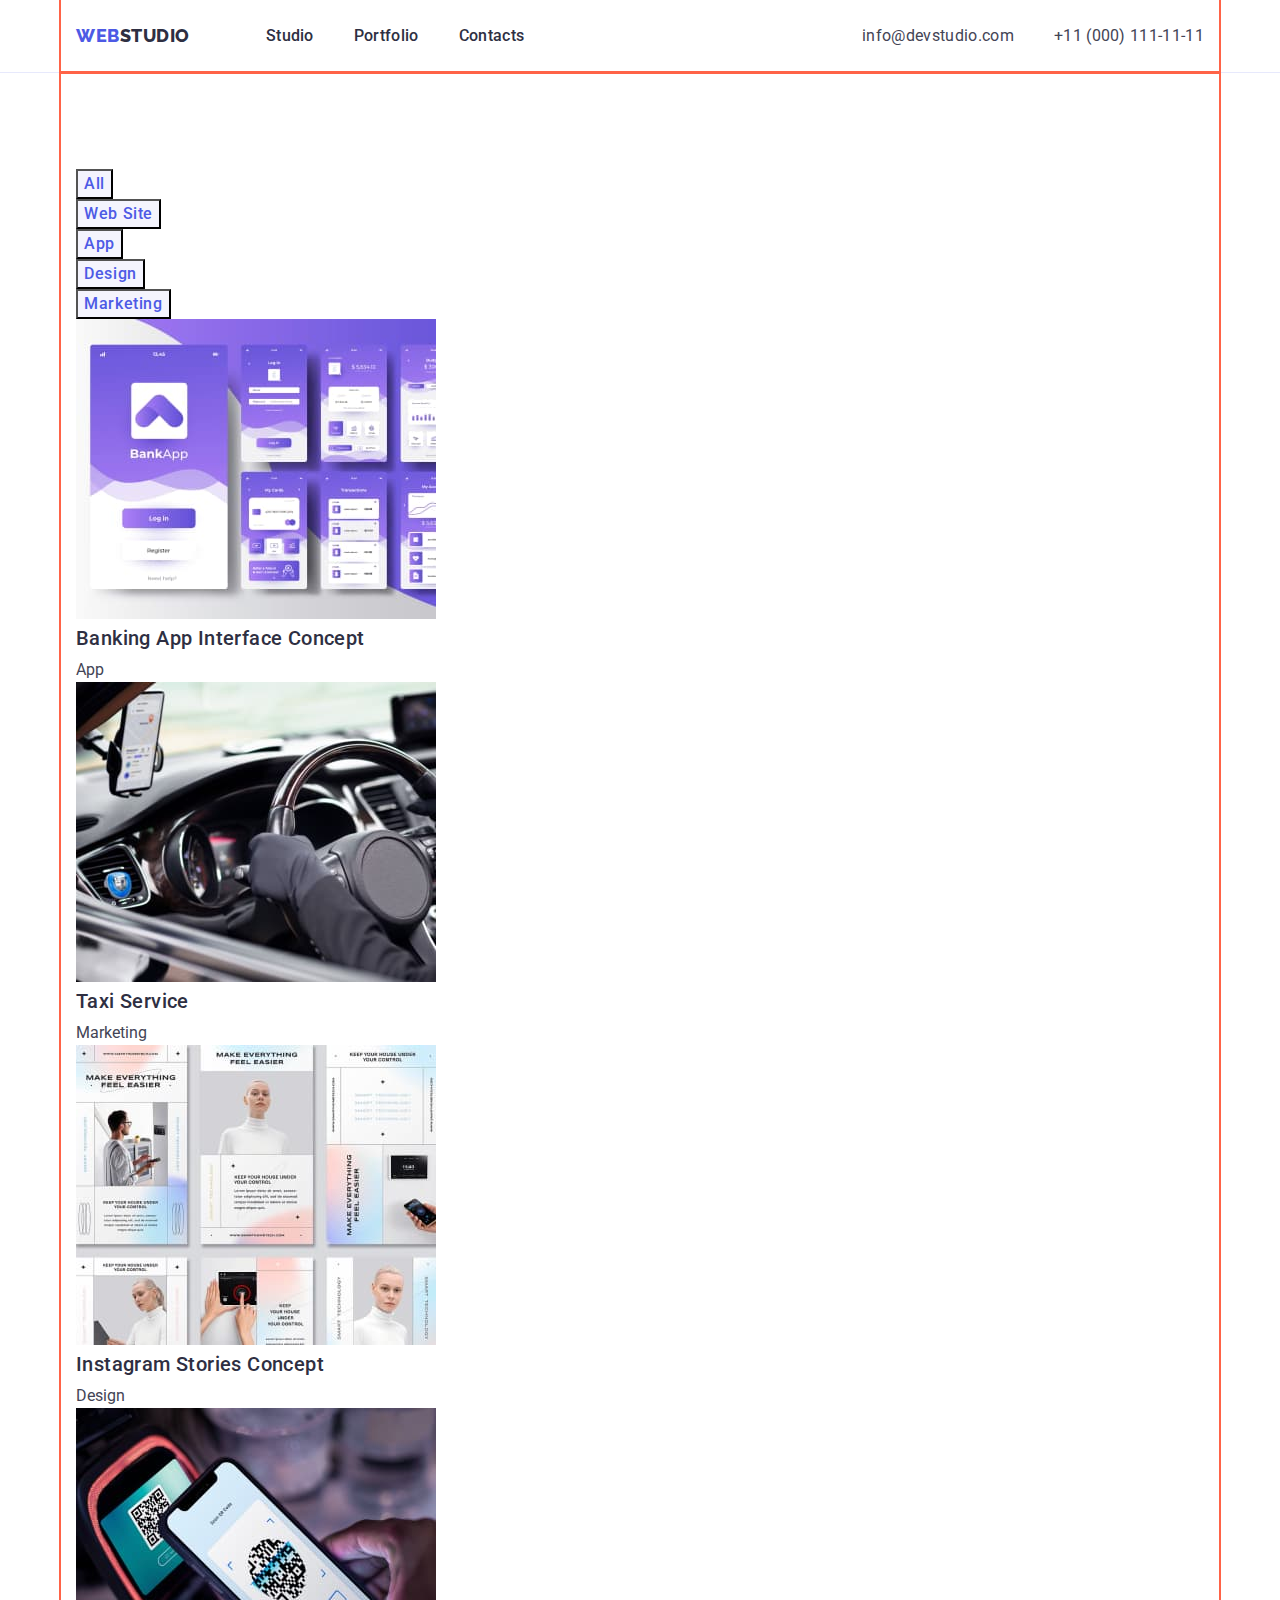
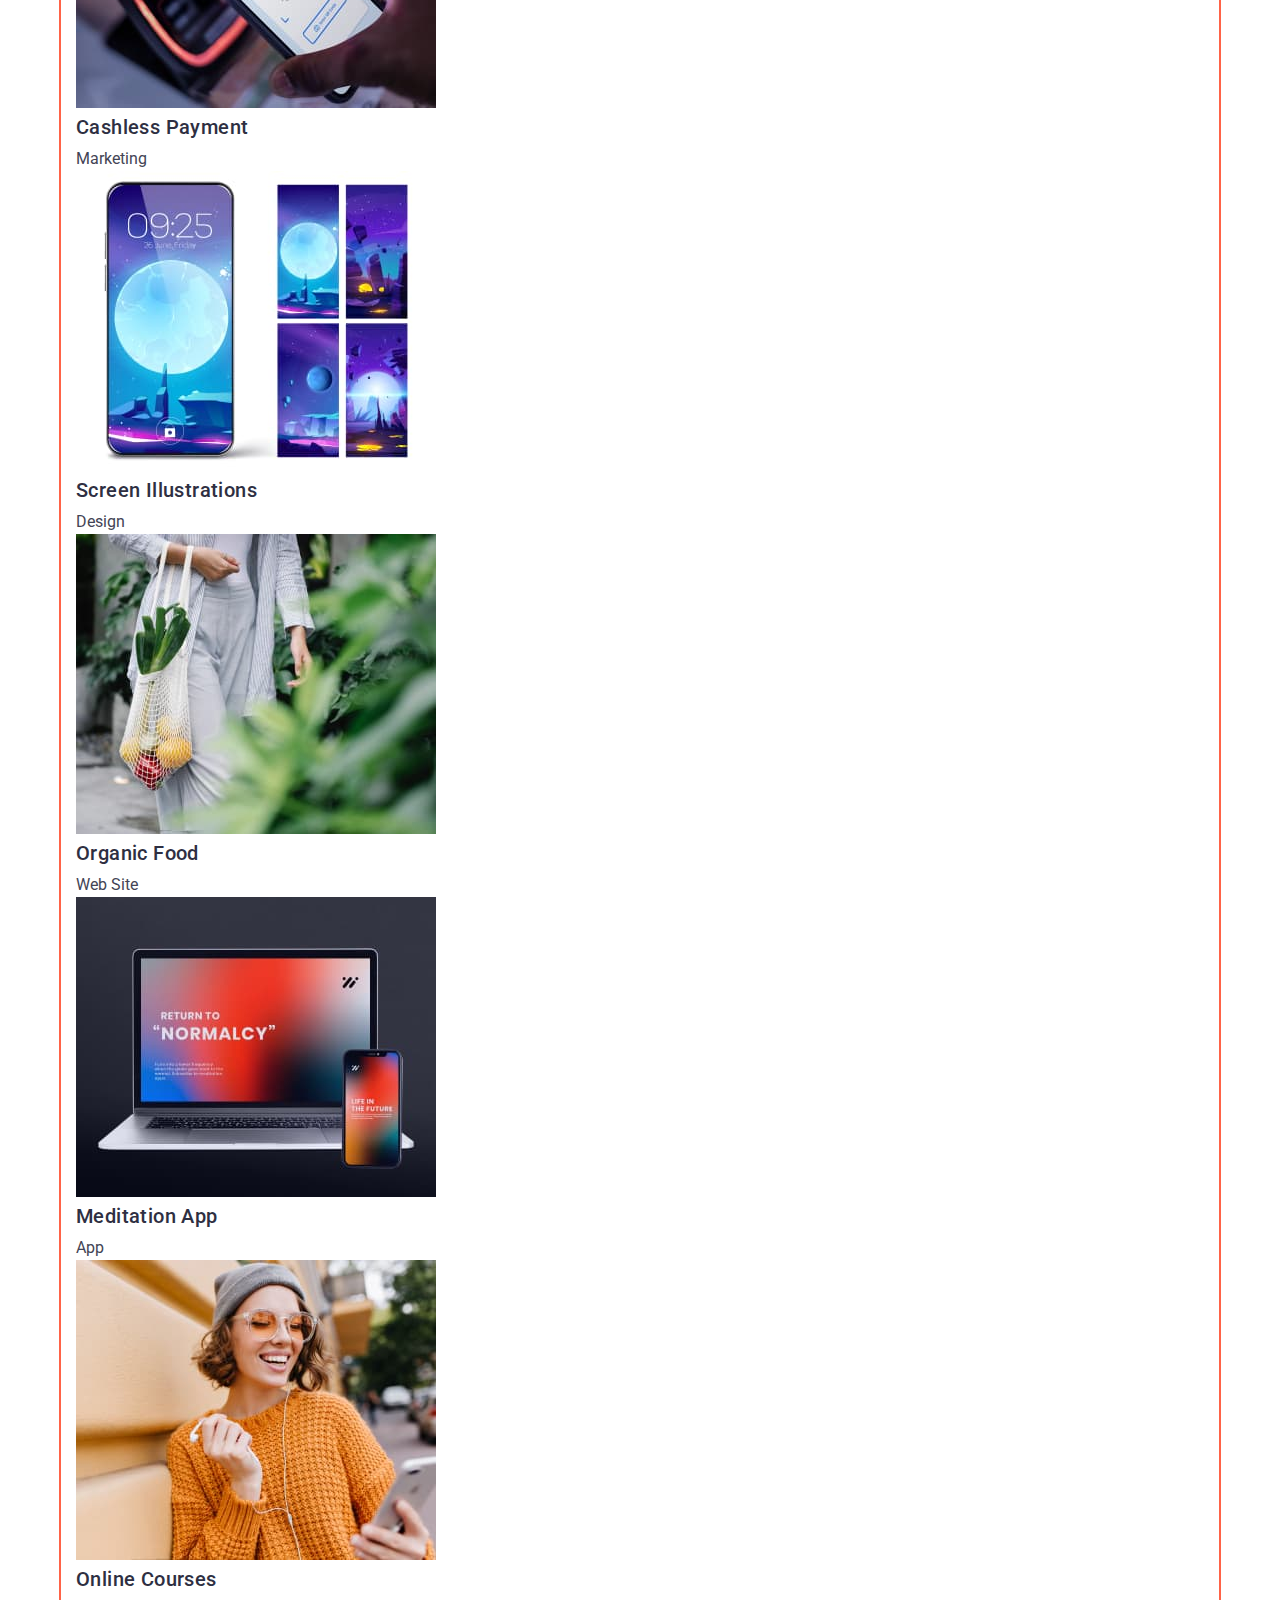
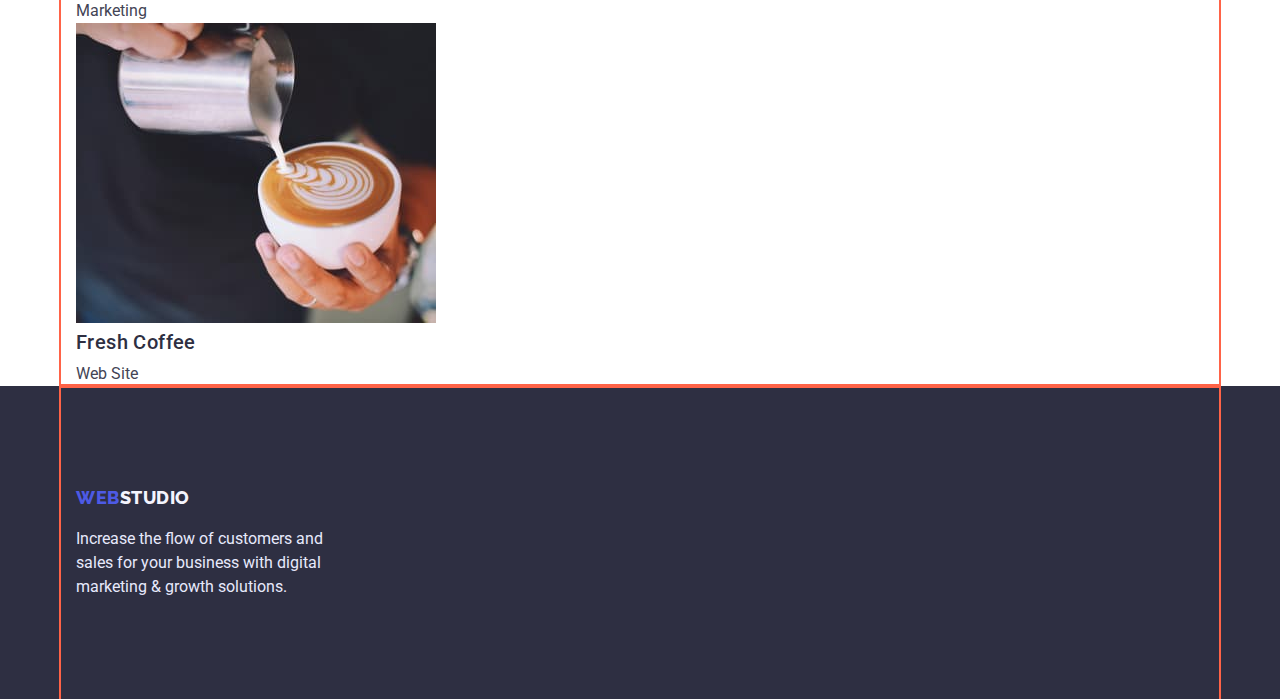
==== commit 9535c36a: "update portfolio.html" ====
--- a/portfolio.html
+++ b/portfolio.html
@@ -20,30 +20,38 @@
   <body>
     <header class="header">
       <div class="container">
-        <nav class="nav-header">
-          <a href="./index.html" class="logo link"
-            ><span class="accent">Web</span>Studio</a
-          >
-          <ul class="site-nav list">
-            <li><a href="./index.html" class="nav-link link">Studio</a></li>
-            <li><a href="" class="nav-link link">Portfolio</a></li>
-            <li><a href="" class="nav-link link">Contacts</a></li>
-          </ul>
-        </nav>
-        <address class="address">
-          <ul class="site-auth list">
-            <li>
-              <a href="mailto:info@devstudio.com" class="letter link"
-                >info@devstudio.com</a
-              >
-            </li>
-            <li>
-              <a href="tel:+110001111111" class="phone link"
-                >+11 (000) 111-11-11</a
-              >
-            </li>
-          </ul>
-        </address>
+        <div class="main-header">
+          <nav class="nav-header">
+            <a href="./index.html" class="logo link"
+              ><span class="accent">Web</span>Studio</a
+            >
+            <ul class="site-nav list">
+              <li class="nav-list">
+                <a href="./index.html" class="nav-link link">Studio</a>
+              </li>
+              <li class="nav-list">
+                <a href="" class="nav-link link">Portfolio</a>
+              </li>
+              <li class="nav-list">
+                <a href="" class="nav-link link">Contacts</a>
+              </li>
+            </ul>
+          </nav>
+          <address class="address">
+            <ul class="site-auth list">
+              <li>
+                <a href="mailto:info@devstudio.com" class="letter link"
+                  >info@devstudio.com</a
+                >
+              </li>
+              <li>
+                <a href="tel:+110001111111" class="phone link"
+                  >+11 (000) 111-11-11</a
+                >
+              </li>
+            </ul>
+          </address>
+        </div>
       </div>
     </header>
     <main>
@@ -152,14 +160,16 @@
     </main>
     <footer class="footer">
       <div class="container">
-        <a href="./index.html" class="logo link"
-          ><span class="accent">Web</span
-          ><span class="accent-footer">Studio</span></a
-        >
-        <p class="footer-text">
-          Increase the flow of customers and sales for your business with
-          digital marketing & growth solutions.
-        </p>
+        <div class="footer-content">
+          <a href="./index.html" class="logo link"
+            ><span class="accent">Web</span
+            ><span class="accent-footer">Studio</span></a
+          >
+          <p class="footer-text">
+            Increase the flow of customers and sales for your business with
+            digital marketing & growth solutions.
+          </p>
+        </div>
       </div>
     </footer>
   </body>
--- a/css/styles.css
+++ b/css/styles.css
@@ -7,40 +7,26 @@
     --color-second-white: #F4F4FD;
 }
 
-    
-
 body {
     background-color:var(--background-white-color) ;
     color:var(--color-main-text);
 
     font-family:'Roboto',sans-serif;   
         font-size: 16px;
-        line-height: 1.5;
-        
-    
-}
-
-
+        line-height: 1.5;  
+}
 .container {
     outline: 2px solid tomato;
     max-width: 1158px;
-    margin: 0, auto;
-    padding: 0, 15px;
-   
-    
-}
-    
-/* Скидання маркеру списку */
+    padding: 0 15px;
+    margin: 0 auto; 
+}
 .list {
     list-style:none ;
 }
-/* Скидання підкреслення посилань */
 .link {
     text-decoration: none;
 }
-
- /* скривання заголовку,щоб бачила читалка */
-
 .visually-hidden {
         position: absolute;
         white-space: nowrap;
@@ -53,15 +39,33 @@
         clip-path: inset(50%);
         margin: -1px;
     }
-/* навігація */
-
+h1,
+h2,
+h3,
+p {
+    margin: 0;
+}
+
+ul {
+    margin: 0;
+    padding: 0;
+}
+/* ----------------------------------------------------------------NEADER*/
+.header {
+   border-bottom: 1px solid #E7E9FC;
+}
+.main-header{
+    display: flex;
+    align-items: center;
+justify-content:space-between;
+}
+.nav-header { 
+    display: flex;
+    align-items: center;
+}
 .accent  {
     color:var(--color-accent);
-   
-}
-
-
-
+}
 .logo {
     color: var(--color-second-text);
     font-family: 'Raleway';
@@ -70,34 +74,43 @@
         line-height: 1.3;
         letter-spacing: 0.03em;
         text-transform: uppercase;
-        
-}
-.nav-header {
-   padding-top: 24px;
+        margin-right: 76px;     
+}
+.site-nav {
+    display: flex;
+}
+.site-nav .nav-list:not(:last-child){
+   margin-right: 40px;
+}
+.site-nav .nav-link {
+    display: flex;
+    padding-top: 24px;
+    padding-bottom: 24px;
 }
 
 .site-nav .nav-link  {
     color: var(--color-second-text);
-    font-weight: 500;
+    font-weight: 500; 
         font-size: 16px;
         line-height: 1.5;
-        letter-spacing: 0.02em;
-        
-   
-}
+        letter-spacing: 0.02em;        
+}
+
 .site-nav .nav-link:hover,
 .site-nav .nav-link:focus {
     color: var(--color-hover)
 }
- .site-nav {
-    margin: 0;
-
- }
+
 .address {
     font-style: normal;
     letter-spacing: 0.02em;
-    padding-bottom: 72px;
-
+  
+}
+.site-auth {
+    display: flex;
+    align-items: center;
+    padding-top: 24px;
+    padding-bottom: 24px;
 }
  .letter,
  .component-text {
@@ -107,26 +120,19 @@
 .site-auth .letter:focus {
     color: var(--color-hover)
 }
-
 .phone {
     color: var(--color-main-text);
-}
-
+    margin-left: 40px;
+}
 .site-auth .phone:hover,
 .site-auth .phone:focus {
     color: var(--color-hover);
 }
-.site-auth {
-    margin-bottom: 0;
-    margin-top: 0;
-}
-
-/* hero */
+/* -------------------------------------------------------------------HERO */
 .section-hero {
     background-color: var(--color-second-text);
-}
-    
-
+   
+}
 .section-title {
     color: var(--background-white-color);
 
@@ -135,9 +141,10 @@
         letter-spacing: 0.02em;
         text-align: center;
         text-transform: capitalize; 
-}
-
-
+        padding-top: 188px;
+        padding-bottom: 48px;
+}
+/* ----------------------------------------------------------BUTTON PRIMARY */
 .button-primary {
     background-color: var(--color-accent);
     color: var(--background-white-color);
@@ -148,66 +155,51 @@
             line-height: 1.5;
             letter-spacing: 0.04em;
             border-color: var(--color-accent);
-           
             text-align: center;
-            
             
             border-radius: 4px;
             padding: 16px 32px;
             min-width: 169px;
-            min-height: 56px;
-         
-           margin-bottom: 188px;
-}
-
+            min-height: 56px;      
+}
 .button-primary:hover,
 .button-primary:focus {
     background-color: var(--color-hover);
     color:var(--background-white-color)
 }
-/* секції */
+/*--------------------------------------------------------------SECTION-WORK*/
 .section-second-title {
     color:var(--color-second-text) ;
 
-
         font-size: 36px;
         line-height: 1.1;
         letter-spacing: 0.02em;
         text-transform: capitalize;
         text-align: center;
-         padding-bottom: 72px;
-         
-}
-
-.section-second-title-team {
-    padding-top: 120px;
+        padding-bottom: 72px;     
+}
+/* -----------------------------------------------------------OUR-TEAM */
+.section-second-title-team { 
     color:var(--color-second-text) ;
-
 
         font-size: 36px;
         line-height: 1.1;
         letter-spacing: 0.02em;
         text-transform: capitalize;
         text-align: center;
-
-}
-
-.component-title{
-    margin: 0;
-}
-.items {
-    margin: 0;
-}
-
+        padding-top: 120px;
+        padding-bottom: 72px;
+
+}
 .section-staff-name,
 .components-item {
     color:var(--color-second-text) ;
     
-        
         font-weight: 500;
         font-size: 20px;
         line-height: 1.2;
         letter-spacing: 0.02em;
+        
         margin-top: 0;
         padding-bottom: 8px;
 
@@ -219,24 +211,15 @@
 }
 .section-staff {
     background-color: var(--background-white-color);
-}
-
+   
+}
 .section-desc {
     letter-spacing: 0.02em;
-    margin: 0;
-}
-
-
-h1,h2,h3,p {
-    margin: 0;
-}
-
-ul {
-    margin: 0;
-    padding: 0;
-}
-
-/* список кнопок */
+}
+
+
+
+/* -------------------------------------------------------------------BUTTON */
 .button {
     background-color: var(--color-second-white);
     color: var(--color-accent);
@@ -256,25 +239,24 @@
     color:var(--background-white-color)
 }
 
-.container.button-list {
+.button-list {
     padding-top: 96px;
 }
 
-/* футер */
+/*--------------------------------------------------------------FOOTER */
 
 .footer {
     background-color: var(--color-second-text);
 }
 
-.footer .container {
+
+
+.footer-content
+{
+padding-top: 100px; 
 padding-bottom: 100px;
-}
-.container .logo{
-    margin-bottom: 16px;
-}
-
-
-
+
+}
 
 .accent-footer {
     color:var(--color-second-white) ;
@@ -283,5 +265,6 @@
     color: #E7E9FC;
     display: block;
     width: 264px;
+    padding-top: 16px;
 
 }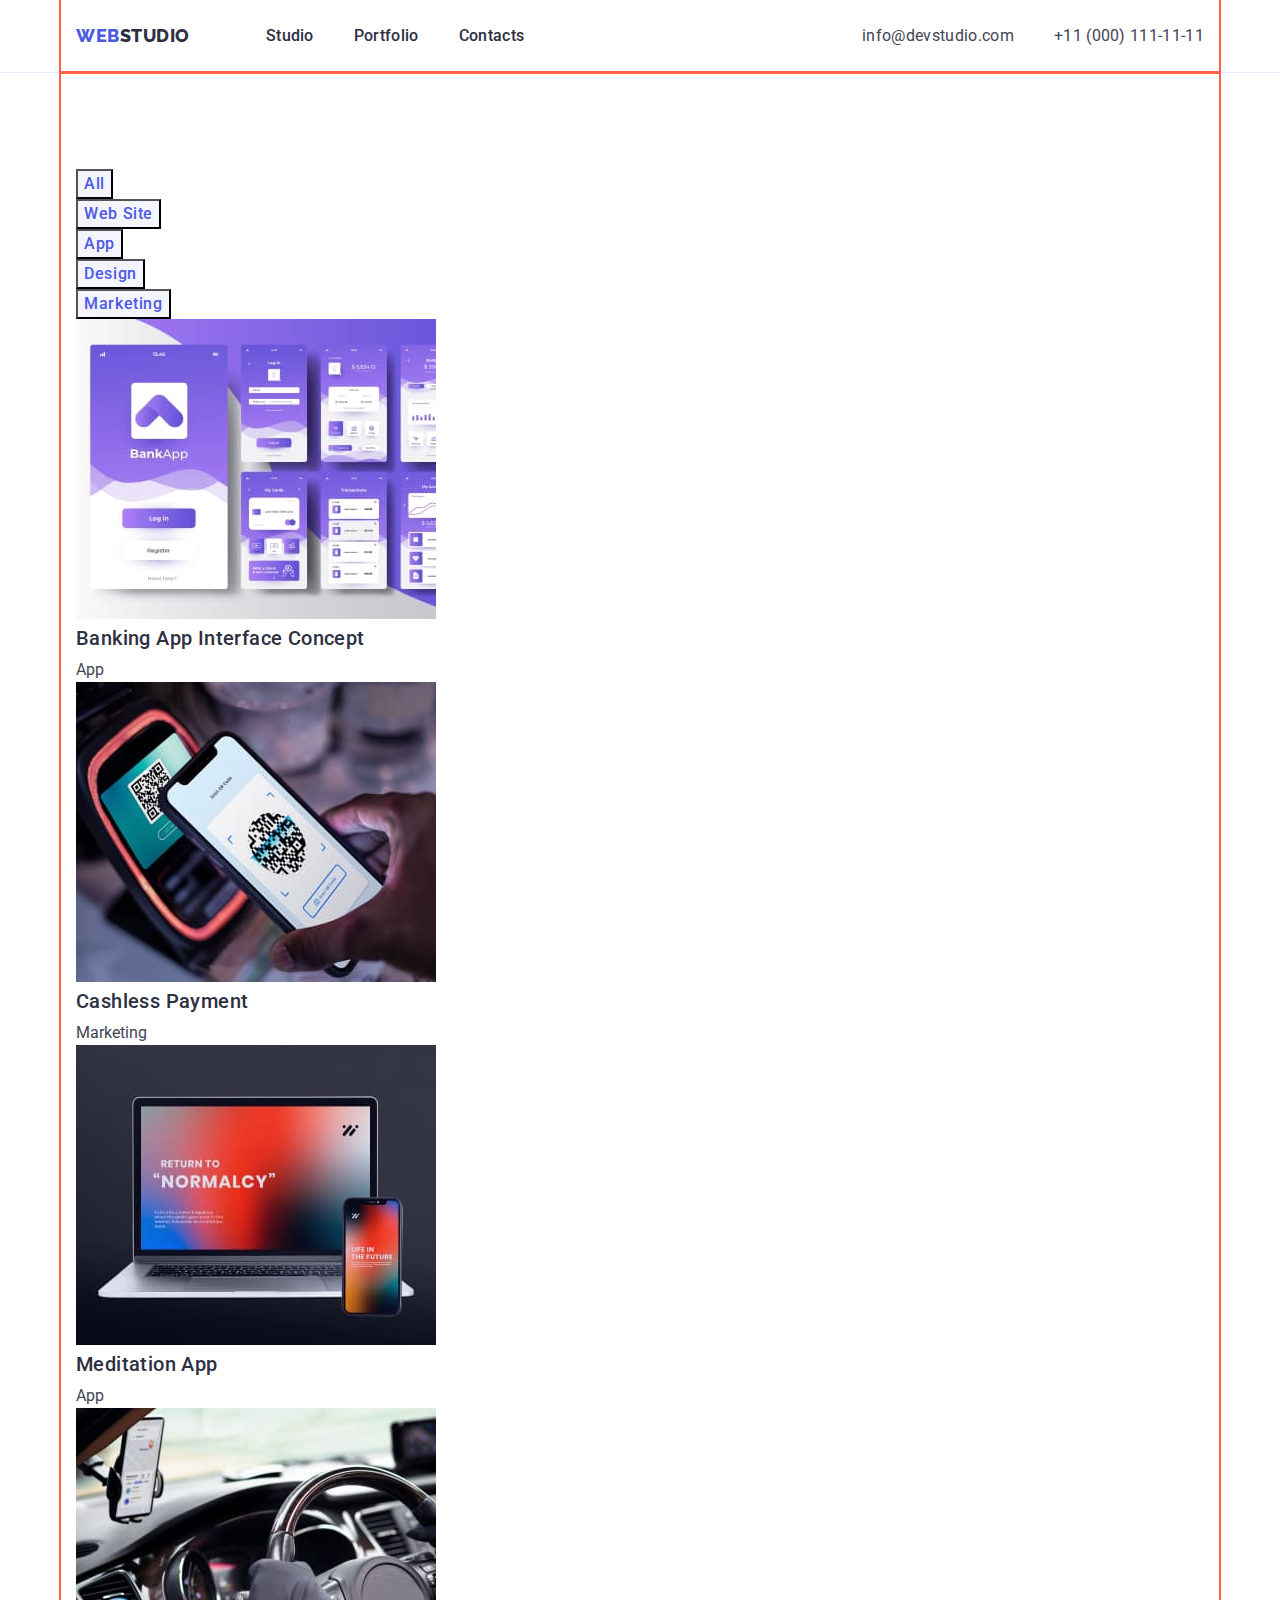
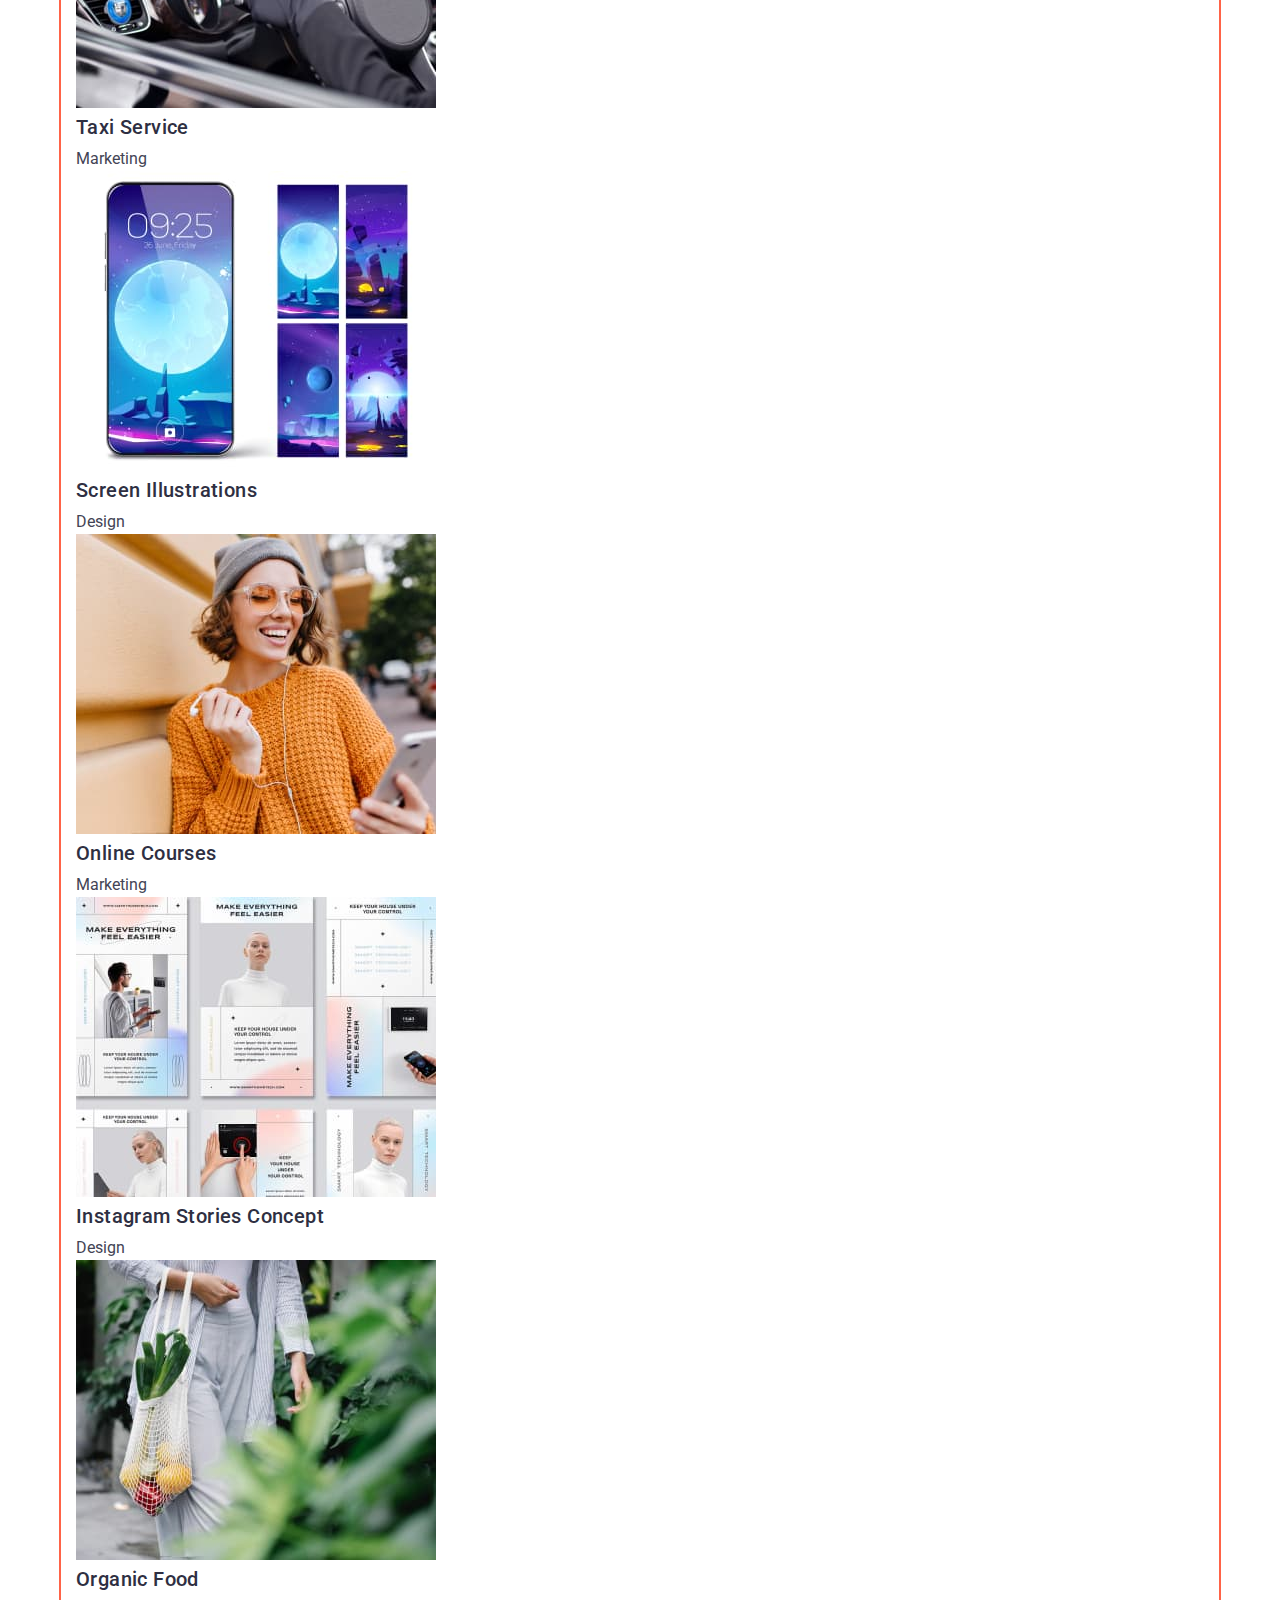
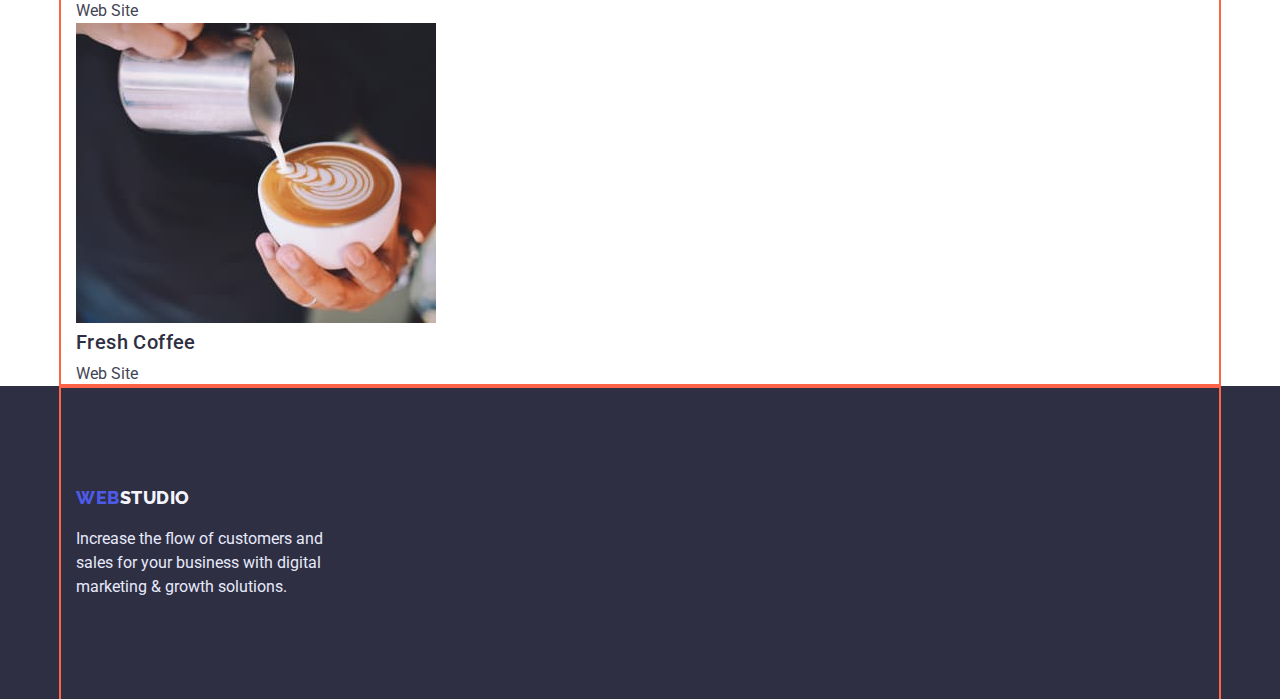
==== commit 535f032a: "update portfolio.html" ====
--- a/portfolio.html
+++ b/portfolio.html
@@ -55,21 +55,24 @@
       </div>
     </header>
     <main>
-      <section>
+      <section class="section-portfolio">
         <div class="container">
           <h1 class="visually-hidden">Portfolio</h1>
-          <ul class="button-list list">
-            <li><button type="button" class="button">All</button></li>
-            <li><button type="button" class="button">Web Site</button></li>
-            <li><button type="button" class="button">App</button></li>
-            <li><button type="button" class="button">Design</button></li>
-            <li><button type="button" class="button">Marketing</button></li>
-          </ul>
+
+         
+            <ul class="button-list list">
+              <li class="second-button"><button type="button" class="button">All</button></li>
+              <li class="second-button"><button type="button" class="button">Web Site</button></li>
+              <li class="second-button"><button type="button" class="button">App</button></li>
+              <li class="second-button"><button type="button" class="button">Design</button></li>
+              <li class="second-button"><button type="button" class="button">Marketing</button></li>
+            </ul>
+           
           <ul class="section-site list">
-            <li>
-              <a href="./images/card1.jpg" class="link">
+            <li class="item">
+              <a href="./images/card-1.jpg" class="link">
                 <img
-                  src="./images/card1.jpg"
+                  src="./images/card-1.jpg"
                   alt="banking interface"
                   width="360"
                 />
@@ -77,79 +80,78 @@
                 <p class="component-text">App</p>
               </a>
             </li>
-            <li>
-              <a href="./images/card2.jpg" class="link">
-                <img src="./images/card2.jpg" alt="phone in hand" width="360" />
+            <li class="item">
+              <a href="./images/card-2.jpg" class="link">
+                <img src="./images/card-2.jpg" alt="phone in hand" width="360" />
+                <h2 class="components-item">Cashless Payment</h2>
+                <p class="component-text">Marketing</p>
+              </a>
+            </li>
+            <li class="item">
+              <a href="./images/card-3.jpg" class="link">
+                <img
+                  src="./images/card-3.jpg"
+                  alt="notebook and phone"
+                  width="360"
+                />
+                <h2 class="components-item">Meditation App</h2>
+                <p class="component-text">App</p>
+              </a>
+            </li>
+            <li class="item">
+              <a href="./images/card-4.jpg" class="link">
+                <img
+                  src="./images/card-4.jpg"
+                  alt="car steering wheel"
+                  width="360"
+                />
                 <h2 class="components-item">Taxi Service</h2>
                 <p class="component-text">Marketing</p>
               </a>
             </li>
-            <li>
-              <a href="./images/card3.jpg" class="link">
+            <li class="item">
+              <a href="./images/card-5.jpg" class="link">
+                <img src="./images/card-5.jpg" alt="phone screen" width="360" />
+                <h2 class="components-item">Screen Illustrations</h2>
+                <p class="component-text">Design</p>
+              </a>
+            </li>
+            <li class="item">
+              <a href="./images/card-6.jpg" class="link">
                 <img
-                  src="./images/card3.jpg"
-                  alt="notebook and phone"
+                  src="./images/card-6.jpg"
+                  alt="the girl smiles"
+                  width="360"
+                />
+                <h2 class="components-item">Online Courses</h2>
+                <p class="component-text">Marketing</p>
+              </a>
+            </li>
+            <li class="item">
+              <a href="./images/card-7.jpg" class="link">
+                <img
+                  src="./images/card-7.jpg"
+                  alt="Instagram page design"
                   width="360"
                 />
                 <h2 class="components-item">Instagram Stories Concept</h2>
                 <p class="component-text">Design</p>
               </a>
             </li>
-            <li>
-              <a href="./images/card4.jpg" class="link">
+            <li class="item">
+              <a href="./images/card-8.jpg" class="link">
                 <img
-                  src="./images/card4.jpg"
-                  alt="car steering wheel"
-                  width="360"
-                />
-                <h2 class="components-item">Cashless Payment</h2>
-                <p class="component-text">Marketing</p>
-              </a>
-            </li>
-            <li>
-              <a href="./images/card5.jpg" class="link">
-                <img src="./images/card5.jpg" alt="phone screen" width="360" />
-                <h2 class="components-item">Screen Illustrations</h2>
-                <p class="component-text">Design</p>
-              </a>
-            </li>
-            <li>
-              <a href="./images/card6.jpg" class="link">
-                <img
-                  src="./images/card6.jpg"
-                  alt="the girl smiles"
+                  src="./images/card-8.jpg"
+                  alt="a woman with a bag of vegetables"
                   width="360"
                 />
                 <h2 class="components-item">Organic Food</h2>
                 <p class="component-text">Web Site</p>
               </a>
             </li>
-            <li>
-              <a href="./images/card7.jpg" class="link">
-                <img
-                  src="./images/card7.jpg"
-                  alt="Instagram page design"
-                  width="360"
-                />
-                <h2 class="components-item">Meditation App</h2>
-                <p class="component-text">App</p>
-              </a>
-            </li>
-            <li>
-              <a href="./images/card8.jpg" class="link">
-                <img
-                  src="./images/card8.jpg"
-                  alt="a woman with a bag of
-              vegetables"
-                  width="360"
-                />
-                <h2 class="components-item">Online Courses</h2>
-                <p class="component-text">Marketing</p>
-              </a>
-            </li>
-            <li>
-              <a href="./images/card9.jpg" class="link">
-                <img src="./images/card9.jpg" alt="Cup of coffee" width="360" />
+            <li class="item">
+              <a href="./images/card-9.jpg" class="link">
+                <img src="./images/card-9.jpg" alt="Cup of coffee" width="360" />
                 <h2 class="components-item">Fresh Coffee</h2>
                 <p class="component-text">Web Site</p>
               </a>
--- a/css/styles.css
+++ b/css/styles.css
@@ -131,8 +131,9 @@
 /* -------------------------------------------------------------------HERO */
 .section-hero {
     background-color: var(--color-second-text);
-   
-}
+    
+    
+   }
 .section-title {
     color: var(--background-white-color);
 
@@ -142,7 +143,7 @@
         text-align: center;
         text-transform: capitalize; 
         padding-top: 188px;
-        padding-bottom: 48px;
+        
 }
 /* ----------------------------------------------------------BUTTON PRIMARY */
 .button-primary {
@@ -156,11 +157,15 @@
             letter-spacing: 0.04em;
             border-color: var(--color-accent);
             text-align: center;
-            
+
+            display: flex;
             border-radius: 4px;
             padding: 16px 32px;
             min-width: 169px;
-            min-height: 56px;      
+            min-height: 56px; 
+           margin-left: auto;
+           margin-right: auto;
+            
 }
 .button-primary:hover,
 .button-primary:focus {
@@ -168,6 +173,11 @@
     color:var(--background-white-color)
 }
 /*--------------------------------------------------------------SECTION-WORK*/
+.section-team {
+    padding-top: 72px;
+    padding-bottom: 72px;
+}
+
 .section-second-title {
     color:var(--color-second-text) ;
 
@@ -178,7 +188,28 @@
         text-align: center;
         padding-bottom: 72px;     
 }
+
+.component-title {
+    display: flex;  
+    margin: 0;
+}
+
+.component-title .team-list:not(:last-child){
+    margin-right: 24px;
+    
+}
+
 /* -----------------------------------------------------------OUR-TEAM */
+.items {
+    display:flex;
+    justify-content: space-between;
+
+}
+.section-list-staff {
+    display: flex;
+    justify-content: space-between;
+}
+
 .section-second-title-team { 
     color:var(--color-second-text) ;
 
@@ -202,21 +233,28 @@
         
         margin-top: 0;
         padding-bottom: 8px;
-
-}
+        
+        }
+        
+ 
 
 .section-staff-block
  {
     background-color:var(--color-second-white);
 }
 .section-staff {
-    background-color: var(--background-white-color);
-   
+    background-color: var(--background-white-color);  
+    width:calc((1128px - 3*24px)/4) ;
+    
+
 }
 .section-desc {
     letter-spacing: 0.02em;
-}
-
+    
+}
+.section-work {
+    padding-bottom: 72px;
+}
 
 
 /* -------------------------------------------------------------------BUTTON */
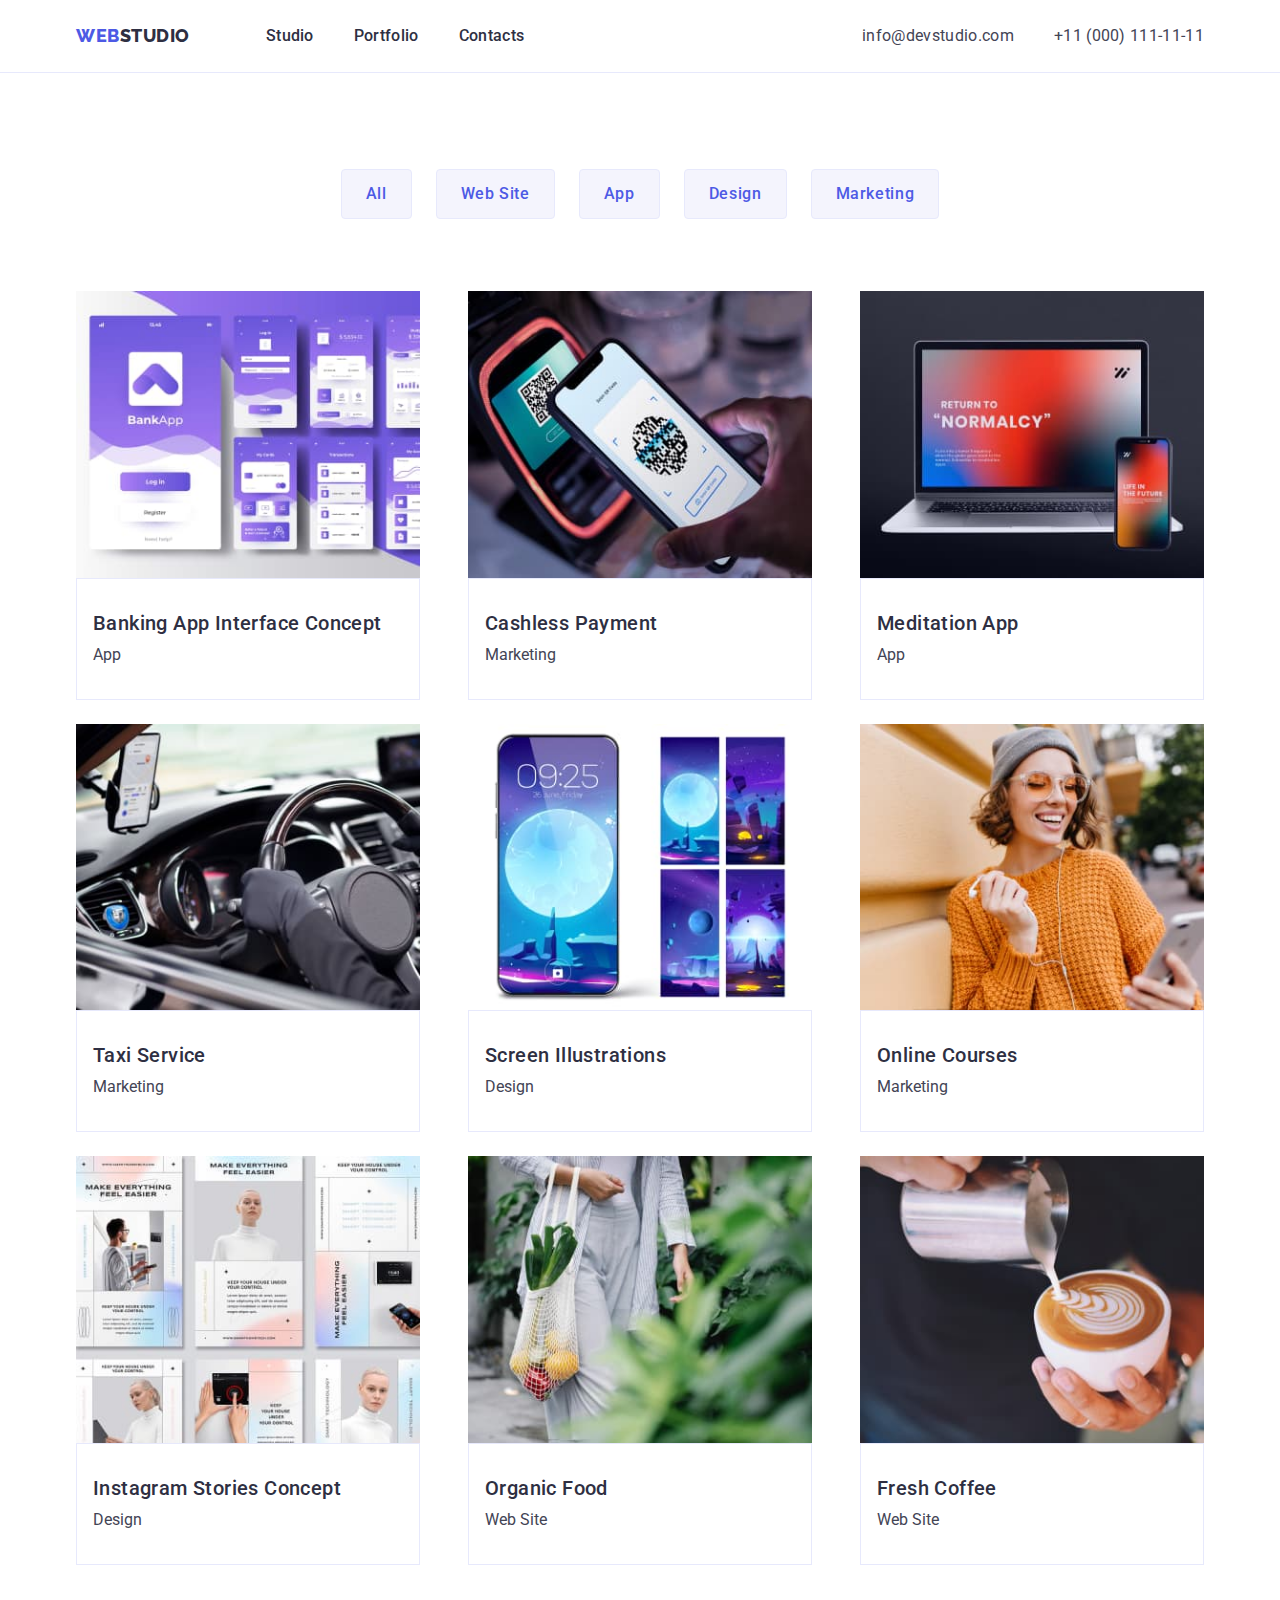
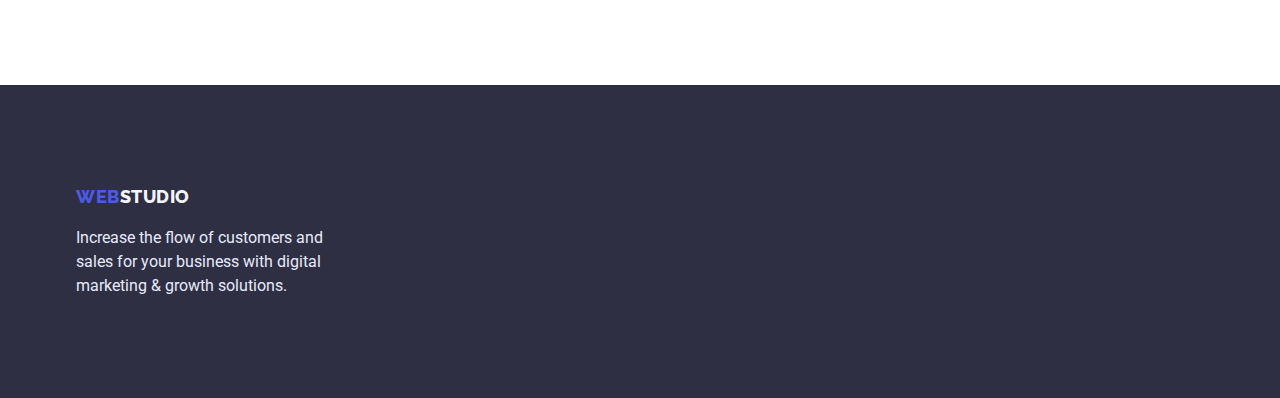
==== commit 2b296347: "update portfolio.html" ====
--- a/portfolio.html
+++ b/portfolio.html
@@ -58,16 +58,23 @@
       <section class="section-portfolio">
         <div class="container">
           <h1 class="visually-hidden">Portfolio</h1>
-
-         
-            <ul class="button-list list">
-              <li class="second-button"><button type="button" class="button">All</button></li>
-              <li class="second-button"><button type="button" class="button">Web Site</button></li>
-              <li class="second-button"><button type="button" class="button">App</button></li>
-              <li class="second-button"><button type="button" class="button">Design</button></li>
-              <li class="second-button"><button type="button" class="button">Marketing</button></li>
-            </ul>
-           
+          <ul class="button-list list">
+            <li class="second-button">
+              <button type="button" class="button">All</button>
+            </li>
+            <li class="second-button">
+              <button type="button" class="button">Web Site</button>
+            </li>
+            <li class="second-button">
+              <button type="button" class="button">App</button>
+            </li>
+            <li class="second-button">
+              <button type="button" class="button">Design</button>
+            </li>
+            <li class="second-button">
+              <button type="button" class="button">Marketing</button>
+            </li>
+          </ul>
           <ul class="section-site list">
             <li class="item">
               <a href="./images/card-1.jpg" class="link">
@@ -76,15 +83,23 @@
                   alt="banking interface"
                   width="360"
                 />
-                <h2 class="components-item">Banking App Interface Concept</h2>
-                <p class="component-text">App</p>
+                <div class="portfolio-description">
+                  <h2 class="components-item">Banking App Interface Concept</h2>
+                  <p class="component-text">App</p>
+                </div>
               </a>
             </li>
             <li class="item">
               <a href="./images/card-2.jpg" class="link">
-                <img src="./images/card-2.jpg" alt="phone in hand" width="360" />
-                <h2 class="components-item">Cashless Payment</h2>
-                <p class="component-text">Marketing</p>
+                <img
+                  src="./images/card-2.jpg"
+                  alt="phone in hand"
+                  width="360"
+                />
+                <div class="portfolio-description">
+                  <h2 class="components-item">Cashless Payment</h2>
+                  <p class="component-text">Marketing</p>
+                </div>
               </a>
             </li>
             <li class="item">
@@ -94,8 +109,10 @@
                   alt="notebook and phone"
                   width="360"
                 />
-                <h2 class="components-item">Meditation App</h2>
-                <p class="component-text">App</p>
+                <div class="portfolio-description">
+                  <h2 class="components-item">Meditation App</h2>
+                  <p class="component-text">App</p>
+                </div>
               </a>
             </li>
             <li class="item">
@@ -105,15 +122,19 @@
                   alt="car steering wheel"
                   width="360"
                 />
-                <h2 class="components-item">Taxi Service</h2>
-                <p class="component-text">Marketing</p>
+                <div class="portfolio-description">
+                  <h2 class="components-item">Taxi Service</h2>
+                  <p class="component-text">Marketing</p>
+                </div>
               </a>
             </li>
             <li class="item">
               <a href="./images/card-5.jpg" class="link">
                 <img src="./images/card-5.jpg" alt="phone screen" width="360" />
-                <h2 class="components-item">Screen Illustrations</h2>
-                <p class="component-text">Design</p>
+                <div class="portfolio-description">
+                  <h2 class="components-item">Screen Illustrations</h2>
+                  <p class="component-text">Design</p>
+                </div>
               </a>
             </li>
             <li class="item">
@@ -123,8 +144,10 @@
                   alt="the girl smiles"
                   width="360"
                 />
-                <h2 class="components-item">Online Courses</h2>
-                <p class="component-text">Marketing</p>
+                <div class="portfolio-description">
+                  <h2 class="components-item">Online Courses</h2>
+                  <p class="component-text">Marketing</p>
+                </div>
               </a>
             </li>
             <li class="item">
@@ -134,8 +157,10 @@
                   alt="Instagram page design"
                   width="360"
                 />
-                <h2 class="components-item">Instagram Stories Concept</h2>
-                <p class="component-text">Design</p>
+                <div class="portfolio-description">
+                  <h2 class="components-item">Instagram Stories Concept</h2>
+                  <p class="component-text">Design</p>
+                </div>
               </a>
             </li>
             <li class="item">
@@ -145,15 +170,23 @@
                   alt="a woman with a bag of vegetables"
                   width="360"
                 />
-                <h2 class="components-item">Organic Food</h2>
-                <p class="component-text">Web Site</p>
+                <div class="portfolio-description">
+                  <h2 class="components-item">Organic Food</h2>
+                  <p class="component-text">Web Site</p>
+                </div>
               </a>
             </li>
             <li class="item">
               <a href="./images/card-9.jpg" class="link">
-                <img src="./images/card-9.jpg" alt="Cup of coffee" width="360" />
-                <h2 class="components-item">Fresh Coffee</h2>
-                <p class="component-text">Web Site</p>
+                <img
+                  src="./images/card-9.jpg"
+                  alt="Cup of coffee"
+                  width="360"
+                />
+                <div class="portfolio-description">
+                  <h2 class="components-item">Fresh Coffee</h2>
+                  <p class="component-text">Web Site</p>
+                </div>
               </a>
             </li>
           </ul>
--- a/css/styles.css
+++ b/css/styles.css
@@ -1,4 +1,4 @@
- :root {
+:root {
     --background-white-color:#FFFFFF;
     --color-hover:#404BBF;
     --color-main-text:#434455;
@@ -10,35 +10,39 @@
 body {
     background-color:var(--background-white-color) ;
     color:var(--color-main-text);
-
     font-family:'Roboto',sans-serif;   
-        font-size: 16px;
-        line-height: 1.5;  
+    font-size: 16px;
+    line-height: 1.5;  
 }
 .container {
-    outline: 2px solid tomato;
+    
     max-width: 1158px;
+
     padding: 0 15px;
     margin: 0 auto; 
 }
+
 .list {
     list-style:none ;
 }
+
 .link {
     text-decoration: none;
 }
+
 .visually-hidden {
-        position: absolute;
-        white-space: nowrap;
-        width: 1px;
-        height: 1px;
-        overflow: hidden;
-        border: 0;
-        padding: 0;
-        clip: rect(0 0 0 0);
-        clip-path: inset(50%);
-        margin: -1px;
-    }
+    position: absolute;
+    white-space: nowrap;
+    width: 1px;
+    height: 1px;
+    overflow: hidden;
+    border: 0;
+    padding: 0;
+    clip: rect(0 0 0 0);
+    clip-path: inset(50%);
+    margin: -1px;
+}
+
 h1,
 h2,
 h3,
@@ -50,50 +54,63 @@
     margin: 0;
     padding: 0;
 }
-/* ----------------------------------------------------------------NEADER*/
+img {
+    display: block;
+    max-width: 100%;
+    height: auto;
+}
+
+/* ----------------------------------------------------------------HEADER*/
 .header {
-   border-bottom: 1px solid #E7E9FC;
-}
-.main-header{
+    border-bottom: 1px solid #E7E9FC;
+}
+
+.main-header {
     display: flex;
     align-items: center;
-justify-content:space-between;
-}
+    justify-content:space-between;
+}
+
 .nav-header { 
     display: flex;
     align-items: center;
 }
-.accent  {
+
+.accent {
     color:var(--color-accent);
 }
+
 .logo {
     color: var(--color-second-text);
     font-family: 'Raleway';
-        font-weight: 800;
-        font-size: 18px;
-        line-height: 1.3;
-        letter-spacing: 0.03em;
-        text-transform: uppercase;
-        margin-right: 76px;     
-}
+    font-weight: 800;
+    font-size: 18px;
+    line-height: 1.3;
+    letter-spacing: 0.03em;
+    text-transform: uppercase;
+    margin-right: 76px;     
+}
+
 .site-nav {
     display: flex;
 }
-.site-nav .nav-list:not(:last-child){
-   margin-right: 40px;
-}
+
+.site-nav .nav-list:not(:last-child) {
+    margin-right: 40px;
+}
+
 .site-nav .nav-link {
     display: flex;
     padding-top: 24px;
     padding-bottom: 24px;
 }
 
-.site-nav .nav-link  {
+.site-nav .nav-link {
     color: var(--color-second-text);
     font-weight: 500; 
-        font-size: 16px;
-        line-height: 1.5;
-        letter-spacing: 0.02em;        
+    font-size: 16px;
+    line-height: 1.5;
+    letter-spacing: 0.02em;        
 }
 
 .site-nav .nav-link:hover,
@@ -103,23 +120,26 @@
 
 .address {
     font-style: normal;
-    letter-spacing: 0.02em;
-  
-}
+    letter-spacing: 0.02em; 
+}
+
 .site-auth {
     display: flex;
     align-items: center;
     padding-top: 24px;
     padding-bottom: 24px;
 }
- .letter,
- .component-text {
+
+.letter,
+.component-text {
     color: var(--color-main-text);   
 }
+
 .site-auth .letter:hover,
 .site-auth .letter:focus {
     color: var(--color-hover)
 }
+
 .phone {
     color: var(--color-main-text);
     margin-left: 40px;
@@ -128,45 +148,51 @@
 .site-auth .phone:focus {
     color: var(--color-hover);
 }
+
 /* -------------------------------------------------------------------HERO */
 .section-hero {
-    background-color: var(--color-second-text);
-    
-    
-   }
+    background-color: var(--color-second-text);  
+}
+
+.wrap-title {
+    padding-top: 188px;
+    padding-bottom: 188px;
+}
+
 .section-title {
     color: var(--background-white-color);
-
-        font-size: 56px;
-        line-height: 1.1;
-        letter-spacing: 0.02em;
-        text-align: center;
-        text-transform: capitalize; 
-        padding-top: 188px;
-        
-}
+    font-size: 56px;
+    line-height: 1.1;
+    letter-spacing: 0.02em;
+    text-align: center;
+    text-transform: capitalize;
+
+    padding-bottom: 48px;       
+}
+
 /* ----------------------------------------------------------BUTTON PRIMARY */
 .button-primary {
     background-color: var(--color-accent);
     color: var(--background-white-color);
-            cursor: pointer;
-        font-family: inherit;
-            font-weight: 500;
-            font-size: 16px;
-            line-height: 1.5;
-            letter-spacing: 0.04em;
-            border-color: var(--color-accent);
-            text-align: center;
-
-            display: flex;
-            border-radius: 4px;
-            padding: 16px 32px;
-            min-width: 169px;
-            min-height: 56px; 
-           margin-left: auto;
-           margin-right: auto;
-            
-}
+    cursor: pointer;
+    font-family: inherit;
+    font-weight: 500;
+    font-size: 16px;
+    line-height: 1.5;
+    letter-spacing: 0.04em;
+    border-color: var(--color-accent);
+    text-align: center;
+
+    display: flex;
+    border-radius: 4px;
+    padding: 16px 32px;
+    min-width: 169px;
+    min-height: 56px; 
+
+    margin-left: auto;
+    margin-right:auto ;        
+}
+
 .button-primary:hover,
 .button-primary:focus {
     background-color: var(--color-hover);
@@ -180,13 +206,13 @@
 
 .section-second-title {
     color:var(--color-second-text) ;
-
-        font-size: 36px;
-        line-height: 1.1;
-        letter-spacing: 0.02em;
-        text-transform: capitalize;
-        text-align: center;
-        padding-bottom: 72px;     
+    font-size: 36px;
+    line-height: 1.1;
+    letter-spacing: 0.02em;
+    text-transform: capitalize;
+    text-align: center;
+
+    padding-bottom: 72px;     
 }
 
 .component-title {
@@ -194,17 +220,15 @@
     margin: 0;
 }
 
-.component-title .team-list:not(:last-child){
-    margin-right: 24px;
-    
-}
-
+.component-title .team-list:not(:last-child) {
+    margin-right: 24px;   
+}
 /* -----------------------------------------------------------OUR-TEAM */
 .items {
     display:flex;
     justify-content: space-between;
-
-}
+}
+
 .section-list-staff {
     display: flex;
     justify-content: space-between;
@@ -212,65 +236,98 @@
 
 .section-second-title-team { 
     color:var(--color-second-text) ;
-
-        font-size: 36px;
-        line-height: 1.1;
-        letter-spacing: 0.02em;
-        text-transform: capitalize;
-        text-align: center;
-        padding-top: 120px;
-        padding-bottom: 72px;
-
-}
+    font-size: 36px;
+    line-height: 1.1;
+    letter-spacing: 0.02em;
+    text-transform: capitalize;
+    text-align: center;
+
+    padding-top: 120px;
+    padding-bottom: 72px;
+}
+
 .section-staff-name,
 .components-item {
     color:var(--color-second-text) ;
-    
-        font-weight: 500;
-        font-size: 20px;
-        line-height: 1.2;
-        letter-spacing: 0.02em;
+    font-weight: 500;
+    font-size: 20px;
+    line-height: 1.2;
+    letter-spacing: 0.02em;
         
-        margin-top: 0;
-        padding-bottom: 8px;
+    margin-top: 0;
+    padding-bottom: 8px;
+}
         
-        }
-        
- 
-
-.section-staff-block
- {
+.section-staff-block {
     background-color:var(--color-second-white);
-}
+
+    padding-bottom: 120px;
+}
+
 .section-staff {
     background-color: var(--background-white-color);  
     width:calc((1128px - 3*24px)/4) ;
-    
-
-}
+    display: inline-block;
+    width: 264px;
+    height: 380px;
+}
+
+.card-list {
+    text-align: center;
+    padding-top: 32px; 
+    padding-bottom: 32px; 
+}
+
 .section-desc {
-    letter-spacing: 0.02em;
-    
-}
+    letter-spacing: 0.02em;   
+}
+
 .section-work {
     padding-bottom: 72px;
 }
-
-
+/* ----------------------------------------------------------------PORTFOLIO */
+.section-portfolio {
+    padding-top: 96px;
+    padding-bottom: 120px;
+}
+
+.section-site {
+    display: flex;
+    flex-wrap: wrap;
+    row-gap: 24px;
+    column-gap: 48px;
+    margin-top: 72px;
+}
+
+.item {
+    flex-basis: calc((100% - 2*48px) / 3);
+}
+
+.portfolio-description {
+    border: 1px solid #E7E9FC;
+    padding-right: auto;
+    padding-left: 16px;
+    padding-top: 32px;
+    padding-bottom: 32px;   
+}
 /* -------------------------------------------------------------------BUTTON */
 .button {
     background-color: var(--color-second-white);
     color: var(--color-accent);
     cursor: pointer;
     font-family: 'Roboto';
-        
-        font-weight: 500;
-        font-size: 16px;
-        line-height: 1.5;
-        
-        text-align: center;
-        letter-spacing: 0.04em;
-}
+    font-weight: 500;
+    font-size: 16px;
+    line-height: 1.5;
+    text-align: center;
+    letter-spacing: 0.04em;
+
+    border-radius: 4px;
+    border: 1px solid #E7E9FC;
+    padding:12px 24px;
+    width: auto;
+}
+
 .button:hover,
 .button:focus {
     background-color:var(--color-hover);
@@ -278,31 +335,34 @@
 }
 
 .button-list {
-    padding-top: 96px;
-}
-
+   display: flex;
+   justify-content: center;
+}
+
+.button-list .second-button:not(:last-child) {
+    margin-right: 24px;
+}
 /*--------------------------------------------------------------FOOTER */
 
 .footer {
     background-color: var(--color-second-text);
 }
 
-
-
-.footer-content
-{
-padding-top: 100px; 
-padding-bottom: 100px;
-
+.footer-content {
+    display: inline-block;
+
+    padding-top: 100px; 
+    padding-bottom: 100px;
 }
 
 .accent-footer {
     color:var(--color-second-white) ;
 }
+
 .footer-text {
     color: #E7E9FC;
     display: block;
     width: 264px;
+    
     padding-top: 16px;
-
 }